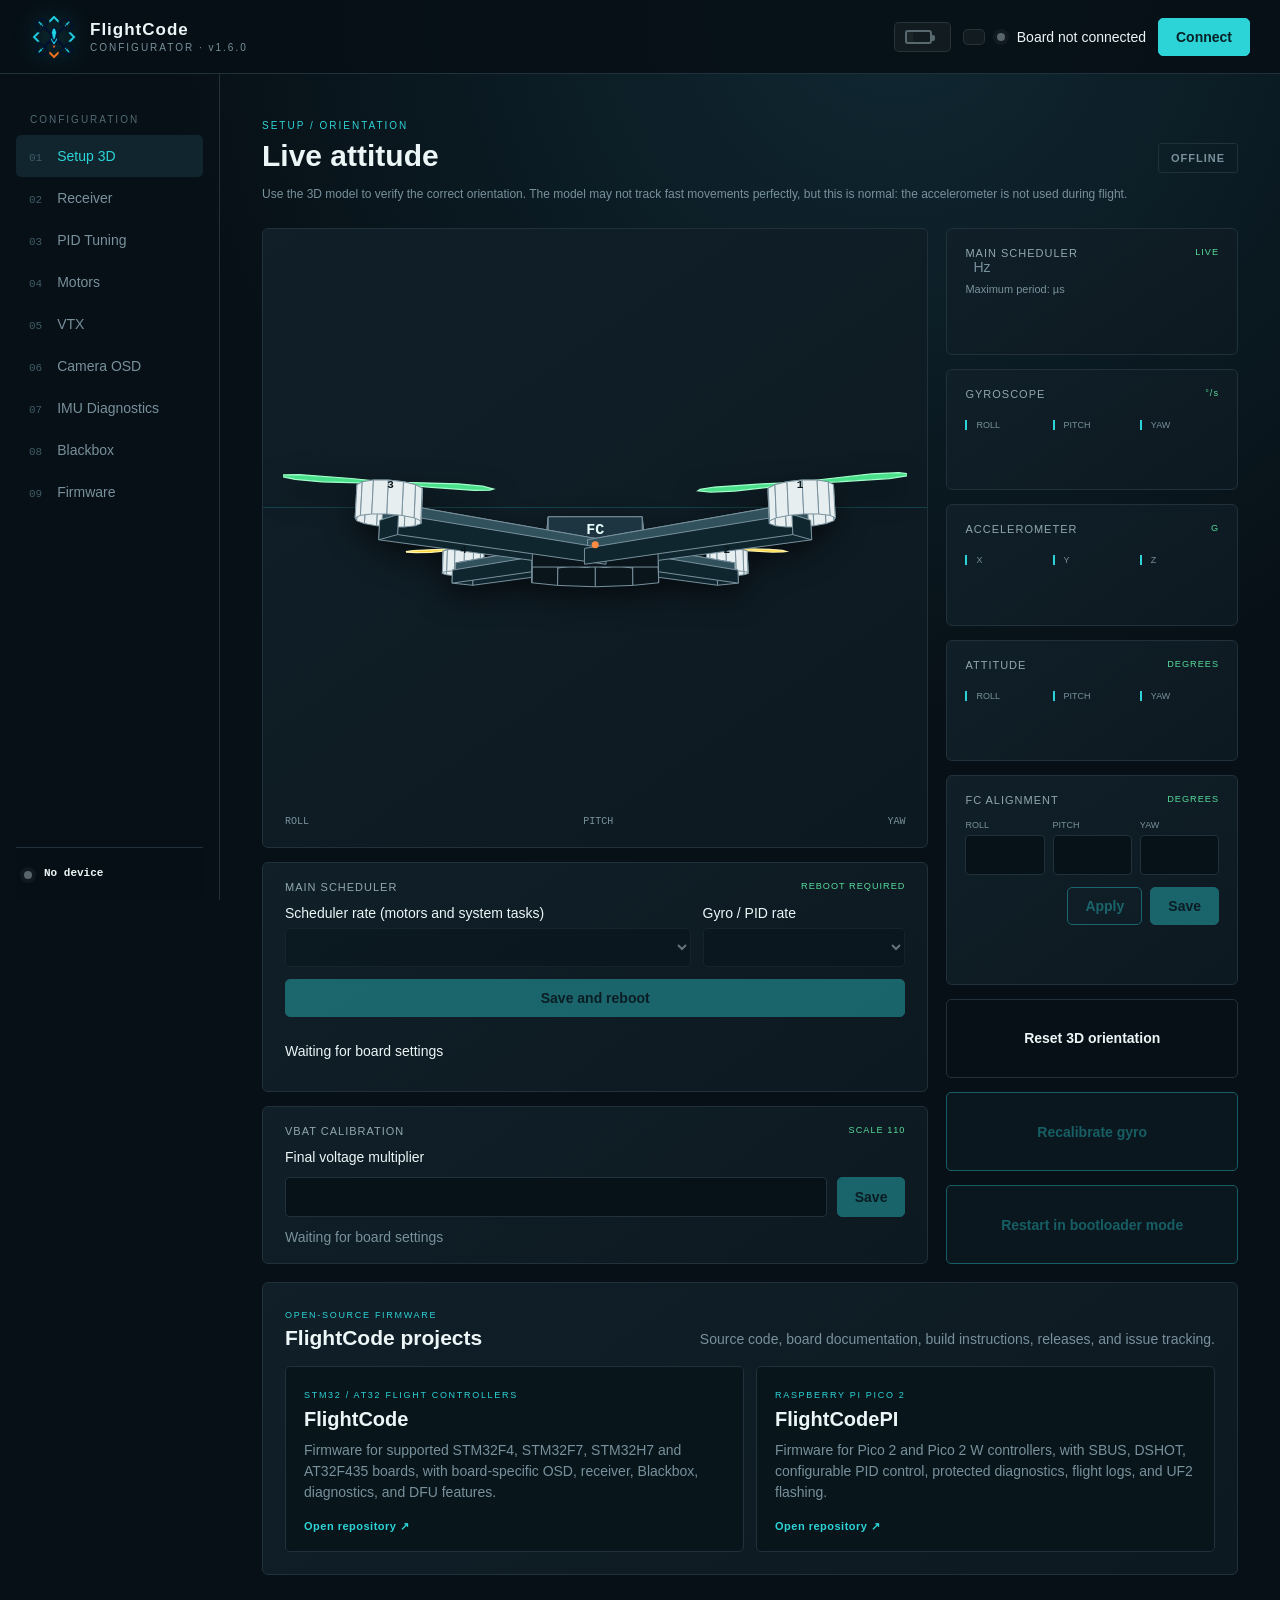
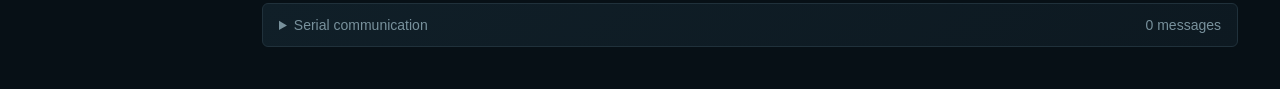
==== android/app/src/main/assets/configurator/index.html @ 689801bb "Release 1.6.0: add Foxeer targets and live HDZero MSP status" ====
<!doctype html>
<html lang="en">
<head>
  <meta charset="UTF-8">
  <meta name="viewport" content="width=device-width,initial-scale=1">
  <meta name="theme-color" content="#071016">
  <title>FlightCode Configurator 1.6.0</title>
  <link rel="stylesheet" href="styles.css?v=20261004-orientation-note">
  <link rel="stylesheet" href="model.css?v=20260819-2">
  <link rel="stylesheet" href="blackbox.css?v=20260819-2">
  <link rel="stylesheet" href="firmware-flasher.css?v=20260819-2">
</head>
<body>
  <header class="topbar">
    <div class="brand">
      <img class="brand-logo" src="assets/flightcode-logo.png" alt="FlightCode logo">
      <div><b>FlightCode</b><small>CONFIGURATOR · v1.6.0</small></div>
    </div>
    <div class="connection"><div id="batteryStatus" class="battery-status disabled" title="Battery voltage not available"><span class="battery-icon"><i id="batteryFill"></i></span><b id="batteryVoltage">— V</b></div><div id="batteryCurrentStatus" class="current-status disabled" title="Board not connected"><b id="batteryCurrent">— A</b></div><i id="connectionDot"></i><span id="connectionText">Board not connected</span>
      <button id="connectButton" class="button primary">Connect</button></div>
  </header>
  <div class="shell">
    <aside>
      <p class="nav-title">CONFIGURATION</p>
      <button class="nav active" data-view="setup"><span>01</span>Setup 3D</button>
      <button class="nav" data-view="receiver"><span>02</span>Receiver</button>
      <button class="nav" data-view="pid"><span>03</span>PID Tuning</button>
      <button class="nav" data-view="motors"><span>04</span>Motors</button>
      <button class="nav" data-view="vtx"><span>05</span>VTX</button>
      <button class="nav" data-view="osd"><span>06</span>Camera OSD</button>
      <button class="nav" data-view="diagnostic"><span>07</span>IMU Diagnostics</button>
      <button class="nav" data-view="blackbox"><span>08</span>Blackbox</button>
      <button class="nav" data-view="firmware"><span>09</span>Firmware</button>
      <div class="device"><i id="deviceDot"></i><div><b id="deviceName">No device</b><small id="firmwareVersion"></small></div></div>
    </aside>
    <main>
      <div id="firmwareCompatibilityAlert" class="firmware-compatibility-alert" hidden role="alert">
        <strong>FIRMWARE UPDATE STRONGLY RECOMMENDED</strong>
        <span id="firmwareCompatibilityText"></span>
      </div>
      <section id="setupView" class="view active">
        <header class="heading"><div><small>SETUP / ORIENTATION</small><h1>Live attitude</h1></div><b id="flightState" class="badge">OFFLINE</b></header>
        <p class="orientation-note">Use the 3D model to verify the correct orientation. The model may not track fast movements perfectly, but this is normal: the accelerometer is not used during flight.</p>
        <div class="setup-grid">
          <div class="setup-visual">
          <article class="model-panel">
            <div class="horizon"></div>
            <div class="scene"><div class="model-camera"><div class="quad-shell"><canvas id="quadModel" class="quad" aria-label="Live 3D quadcopter attitude"></canvas>
              <div class="nose">▲</div>
            </div></div></div>
            <div class="legend"><span>ROLL</span><span>PITCH</span><span>YAW</span></div>
          </article>
          <article class="card main-loop-card"><header>MAIN SCHEDULER <small>REBOOT REQUIRED</small></header><div class="main-loop-schedulers"><label for="mainLoopHz">Scheduler rate (motors and system tasks)<select id="mainLoopHz" disabled><option value="8000">8 kHz</option><option value="16000" selected>16 kHz</option></select></label><label for="gyroRateHz">Gyro / PID rate<select id="gyroRateHz" disabled><option value="8000">8 kHz</option><option value="16000" selected>16 kHz</option></select></label></div><div class="main-loop-actions"><button id="applyMainLoopButton" class="button primary" disabled>Save and reboot</button></div><p id="mainLoopState">Waiting for board settings</p></article>
          <article class="card vbat-card"><header>VBAT CALIBRATION <small>SCALE 110</small></header><label for="vbatMultiplier">Final voltage multiplier</label><div class="vbat-control"><input id="vbatMultiplier" type="number" min="0.5" max="1.5" step="0.001" value="1.000" disabled><button id="saveVbatMultiplierButton" class="button primary" disabled>Save</button></div><p id="vbatMultiplierState">Waiting for board settings</p></article>
          </div>
          <div class="telemetry">
            <article class="card loop"><header>MAIN SCHEDULER <small>LIVE</small></header><strong id="loopFrequency">—</strong><span>Hz</span><p>Maximum period: <b id="loopMaxPeriod">—</b> µs</p></article>
            <article class="card"><header>GYROSCOPE <small>°/s</small></header><div class="triple">
              <div><small>ROLL</small><b id="gyroRoll">0.0</b></div><div><small>PITCH</small><b id="gyroPitch">0.0</b><small id="gyroPitchRaw">RAW: —</small></div><div><small>YAW</small><b id="gyroYaw">0.0</b></div>
            </div></article>
            <article class="card"><header>ACCELEROMETER <small>G</small></header><div class="triple">
              <div><small>X</small><b id="accelX">0.00</b></div><div><small>Y</small><b id="accelY">0.00</b></div><div><small>Z</small><b id="accelZ">0.00</b></div>
            </div></article>
            <article class="card"><header>ATTITUDE <small>DEGREES</small></header><div class="triple">
              <div><small>ROLL</small><b id="attitudeRoll">0.0</b></div><div><small>PITCH</small><b id="attitudePitch">0.0</b></div><div><small>YAW</small><b id="attitudeYaw">0.0</b></div>
            </div></article>
            <article class="card alignment-card"><header>FC ALIGNMENT <small>DEGREES</small></header>
              <div class="alignment-fields">
                <label>ROLL<input id="boardRoll" data-alignment type="number" min="-180" max="180" step="1" value="0" disabled></label>
                <label>PITCH<input id="boardPitch" data-alignment type="number" min="-180" max="180" step="1" value="0" disabled></label>
                <label>YAW<input id="boardYaw" data-alignment type="number" min="-180" max="180" step="1" value="0" disabled></label>
              </div>
              <div class="alignment-actions">
                <button id="applyAlignmentButton" class="button secondary" disabled>Apply</button>
                <button id="saveAlignmentButton" class="button primary" disabled>Save</button>
              </div>
            </article>
            <button id="resetAttitudeButton" class="button ghost">Reset 3D orientation</button>
            <button id="calibrateGyroButton" class="button secondary" disabled>Recalibrate gyro</button>
            <button id="enterDfuButton" class="button secondary" disabled>Restart in bootloader mode</button>
          </div>
        </div>
        <section class="project-links" aria-labelledby="projectLinksTitle">
          <header><div><small>OPEN-SOURCE FIRMWARE</small><h2 id="projectLinksTitle">FlightCode projects</h2></div><p>Source code, board documentation, build instructions, releases, and issue tracking.</p></header>
          <div class="project-link-grid">
            <a class="project-link" href="https://github.com/tommyleo/FlightCode" target="_blank" rel="noopener noreferrer"><span>STM32 / AT32 FLIGHT CONTROLLERS</span><strong>FlightCode</strong><p>Firmware for supported STM32F4, STM32F7, STM32H7 and AT32F435 boards, with board-specific OSD, receiver, Blackbox, diagnostics, and DFU features.</p><b>Open repository <i aria-hidden="true">↗</i></b></a>
            <a class="project-link" href="https://github.com/tommyleo/FlightCodePI" target="_blank" rel="noopener noreferrer"><span>RASPBERRY PI PICO 2</span><strong>FlightCodePI</strong><p>Firmware for Pico 2 and Pico 2 W controllers, with SBUS, DSHOT, configurable PID control, protected diagnostics, flight logs, and UF2 flashing.</p><b>Open repository <i aria-hidden="true">↗</i></b></a>
          </div>
        </section>
      </section>
      <section id="receiverView" class="view">
        <header class="heading"><div><small id="receiverInputType">INPUT / SBUS</small><h1>Receiver channels</h1></div><b id="receiverState" class="badge">NO SIGNAL</b></header>
        <article class="receiver-config">
          <div id="receiverProtocolRow" class="receiver-order"><label for="receiverProtocol"><small>RECEIVER TYPE</small>Serial protocol</label><select id="receiverProtocol" data-receiver-config disabled><option value="SBUS">SBUS</option></select></div>
          <div class="receiver-order"><label for="receiverSerialPort"><small>SERIAL PORT</small>Receiver UART</label><select id="receiverSerialPort" data-receiver-config disabled><option value="UART1">UART1</option></select></div>
          <div class="receiver-order"><label for="receiverChannelOrder"><small>CHANNEL MAP</small>First four channels</label><select id="receiverChannelOrder" data-receiver-config disabled><option>TAER1234</option><option>AETR1234</option></select></div>
          <div id="receiverModes" class="receiver-modes"></div>
          <div class="receiver-actions"><span id="receiverConfigState">Waiting for board settings</span><button id="applyReceiverConfigButton" class="button secondary" disabled>Apply</button><button id="saveReceiverConfigButton" class="button primary" disabled>Save</button></div>
        </article>
        <article id="sbusDiagnostics" class="sbus-diagnostics waiting">
          <div class="sbus-diagnostic-heading"><div><small id="receiverDiagnosticsType">SBUS DIAGNOSTICS</small><h2>Signal quality</h2></div><b id="sbusHealth">WAITING</b></div>
          <div class="sbus-diagnostic-grid">
            <div><small>FRAME AGE</small><strong id="sbusFrameAge">—</strong></div>
            <div><small>VALID FRAMES</small><strong id="sbusValidFrames">0</strong></div>
            <div><small>UART ERRORS</small><strong id="sbusUartErrors">0</strong></div>
            <div><small>RECOVERIES</small><strong id="sbusRecoveries">0</strong></div>
            <div><small>OVERRUNS</small><strong id="sbusOverruns">0</strong></div>
            <div><small>INVALID FRAMES</small><strong id="sbusInvalidFrames">0</strong></div>
          </div>
          <p id="sbusDiagnosticMessage">Waiting for receiver diagnostics…</p>
        </article>
        <h2 class="channel-output-title">Live channel output</h2>
        <div id="channelGrid" class="channels"></div>
      </section>
      <section id="vtxView" class="view">
        <header class="heading"><div><small>VIDEO / TRANSMITTER CONTROL</small><h1>VTX</h1></div><b id="vtxState" class="badge">UNAVAILABLE</b></header>
        <article class="vtx-card">
          <div class="vtx-fields">
            <label>Protocol<select id="vtxProtocol" data-vtx-config disabled><option value="OFF">Disabled</option><option value="SMARTAUDIO">SmartAudio</option><option value="TRAMP">IRC Tramp</option><option value="HDZERO_MSP">HDZero V3 · MSP + DisplayPort</option></select></label>
            <label>Serial port<select id="vtxSerialPort" data-vtx-config disabled><option value="UART3">UART3</option><option value="UART4">UART4</option><option value="UART6">UART6</option></select></label>
            <label>Frequency table<select id="vtxTable" data-vtx-config disabled><option value="EU">EU / CE</option><option value="US">US / FCC</option></select></label>
            <label>Band<select id="vtxBand" data-vtx-config disabled><option>A</option><option>B</option><option>E</option><option>F</option><option>R</option></select></label>
            <label>Channel<select id="vtxChannel" data-vtx-config disabled><option value="1">CH 1</option><option value="2">CH 2</option><option value="3">CH 3</option><option value="4">CH 4</option><option value="5">CH 5</option><option value="6">CH 6</option><option value="7">CH 7</option><option value="8">CH 8</option></select></label>
            <label>Power<select id="vtxPower" data-vtx-config disabled><option value="25">25 mW</option><option value="100">100 mW</option><option value="200">200 mW</option><option value="400">400 mW</option><option value="500">500 mW</option><option value="600">600 mW</option><option value="1000">1000 mW</option></select></label>
          </div>
          <p class="vtx-note">For SmartAudio / Tramp, connect the control wire to the selected UART TX pad. For HDZero MSP + DisplayPort, connect FC TX to VTX RX and FC RX to VTX TX, with a common ground. Saved VTX settings are sent at the next startup. MSP connection confirms communication, not the actual RF state.</p>
          <p id="vtxLinkState" class="vtx-note" aria-live="polite" hidden>Waiting for HDZero communication</p>
          <div class="vtx-actions"><span id="vtxConfigState">Waiting for board settings</span><button id="applyVtxButton" class="button secondary" disabled>Apply (RAM)</button><button id="saveVtxButton" class="button primary" disabled>Save for reboot</button></div>
        </article>
        <article class="vtx-card">
          <header><div><small>READY TO USE</small><h2 id="vtxTableTitle">EU frequency table</h2></div><b>5.8 GHz</b></header>
          <div id="vtxFrequencyTable" class="vtx-table-wrap"></div>
          <p class="vtx-warning">Frequencies set to “—” are disabled for the selected region. Also verify the supported bands and power levels in the VTX manufacturer documentation.</p>
        </article>
      </section>
      <section id="pidView" class="view">
        <header class="heading"><div><small>FLIGHT TUNING / RATE MODE</small><h1>PID parameters</h1></div><b id="saveState" class="save-state">Not connected</b></header>
        <article class="tuning-profiles">
          <div>
            <small>FLIGHT PROFILE</small>
            <h2>Quick tuning</h2>
            <p>Presets fill in PID, rates, feedforward, TPA, and filter values. Review them, then select Apply or Save to flash.</p>
          </div>
          <div class="profile-buttons">
            <button class="profile-button" data-tuning-profile="balanced" disabled><b>Balanced</b><small>Predictable and progressive</small></button>
            <button class="profile-button" data-tuning-profile="racing" disabled><b>Racing</b><small>Direct and responsive</small></button>
            <button class="profile-button" data-tuning-profile="freestyle" disabled><b>Freestyle</b><small>Smooth and acrobatic</small></button>
          </div>
          <span id="activeTuningProfile" class="profile-state">CUSTOM</span>
        </article>
        <div id="pidGrid" class="pid-grid"></div>
        <article class="rates-card">
          <header><div><small>STICK RESPONSE</small><h2>Rates and expo</h2></div>
            <p>Expo softens the stick center while preserving maximum rate at the endpoints.</p></header>
          <div class="rates-fields">
            <label>Roll max <span>°/s</span><input id="rollRate" data-rate type="number" min="100" max="1200" step="10" value="420" disabled></label>
            <label>Pitch max <span>°/s</span><input id="pitchRate" data-rate type="number" min="100" max="1200" step="10" value="420" disabled></label>
            <label>Yaw max <span>°/s</span><input id="yawRate" data-rate type="number" min="100" max="1200" step="10" value="320" disabled></label>
            <label>Expo <span>0–0,9</span><input id="rateExpo" data-rate type="number" min="0" max="0.9" step="0.01" value="0.30" disabled></label>
            <label>TPA <span>%</span><input id="tpaAttenuation" data-tpa type="number" min="0" max="100" step="1" value="20" disabled></label>
            <label>TPA breakpoint <span>throttle %</span><input id="tpaBreakpoint" data-tpa type="number" min="0" max="100" step="1" value="70" disabled></label>
          </div>
        </article>
        <article class="rates-card">
          <header><div><small>NOISE CONTROL</small><h2>Gyroscope and D-term filters</h2></div>
            <p>Lower frequencies reduce vibration reaching the controller. Dynamic D adds only the selected maximum boost during fast rotations or propwash.</p></header>
          <div class="rates-fields filter-fields">
            <label>Gyro low-pass <span>Hz</span><input id="gyroLpfHz" data-filter type="number" min="50" max="250" step="1" value="100" disabled></label>
            <label>D-term low-pass <span>Hz</span><input id="dtermLpfHz" data-filter type="number" min="20" max="200" step="5" value="60" disabled></label>
            <label>Dynamic D boost <span>% max · 0 = disabled</span><input id="dynamicDBoost" data-filter type="number" min="0" max="50" step="0.5" value="12.5" disabled></label>
          </div>
        </article>
        <div class="actions"><button id="resetButton" class="button ghost" disabled>Restore defaults</button><div>
          <button id="readButton" class="button ghost" disabled>Read again</button>
          <button id="applyButton" class="button secondary" disabled>Apply</button>
          <button id="saveButton" class="button primary" disabled>Save to flash</button>
        </div></div>
      </section>
      <section id="motorsView" class="view">
        <header class="heading"><div><small>OUTPUT / TEST BENCH</small><h1>Motor test</h1></div><b id="motorTestState" class="badge">LOCKED</b></header>
        <article class="protocol-card">
          <div><small>MOTOR OUTPUT</small><h2>ESC protocol</h2>
            <p>The protocol can only be changed while the quad is disarmed.</p></div>
          <div class="protocol-control">
            <select id="motorProtocol" disabled>
              <option value="DSHOT300" selected>DSHOT300</option>
              <option value="DSHOT600">DSHOT600</option>
              <option value="DSHOT1200">DSHOT1200</option>
            </select>
            <button id="applyProtocolButton" class="button secondary protocol-action" disabled>Apply<br>protocol</button>
          </div>
        </article>
        <article class="protocol-card motor-direction-card">
          <div><small>YAW MIXER</small><h2>Motor direction</h2>
            <p>Select reversed for counterclockwise M1/M4 and clockwise M2/M3 (props out).</p></div>
          <div id="motorDirectionDiagram" class="motor-direction-diagram" role="img" aria-label="Normal motor direction: M1 and M4 clockwise; M2 and M3 counterclockwise">
            <span class="motor-diagram-nose">FRONT &#9650;</span>
            <div class="motor-diagram-grid">
              <span class="motor-diagram-item" data-motor-direction="4"><b>M4</b><i aria-hidden="true">&#8635;</i><small>CW</small></span>
              <span class="motor-diagram-item" data-motor-direction="2"><b>M2</b><i aria-hidden="true">&#8634;</i><small>CCW</small></span>
              <span class="motor-diagram-item" data-motor-direction="3"><b>M3</b><i aria-hidden="true">&#8634;</i><small>CCW</small></span>
              <span class="motor-diagram-item" data-motor-direction="1"><b>M1</b><i aria-hidden="true">&#8635;</i><small>CW</small></span>
            </div>
          </div>
          <div class="protocol-control">
            <select id="motorDirection" disabled>
              <option value="NORMAL">Normal · M1/M4 clockwise</option>
              <option value="REVERSED">Reversed · M1/M4 counterclockwise</option>
            </select>
            <button id="applyMotorDirectionButton" class="button secondary protocol-action" disabled>Apply and<br>save</button>
          </div>
        </article>
        <article class="protocol-card">
          <div><small>ARM / IDLE</small><h2>Motor idle speed</h2>
            <p>Minimum output maintained while the quad is armed and throttle is at zero.</p></div>
          <div class="protocol-control">
            <input id="motorIdlePercent" type="number" min="1" max="10" step="0.1" value="5.0" disabled>
            <span>%</span>
            <button id="applyMotorIdleButton" class="button secondary protocol-action" disabled>Apply and<br>save</button>
          </div>
        </article>
        <article class="motor-warning">
          <strong>⚠ REMOVE ALL PROPELLERS</strong>
          <p>The motors may start immediately. Keep the configured ARM switch disabled and connect the battery only after removing the propellers.</p>
          <label><input id="motorSafetyCheck" type="checkbox" disabled> I confirm that all propellers have been removed</label>
        </article>
        <article class="motor-test-panel">
          <div class="master-motor">
            <div><strong>MASTER</strong><small>All motors</small></div>
            <input id="masterMotorSlider" class="vertical-motor" type="range" min="0" max="100" step="1" value="0" disabled>
            <output id="masterMotorValue">0%</output>
          </div>
          <div id="motorTestGrid" class="motor-test-grid"></div>
        </article>
        <p class="motor-hint">Return all sliders to zero before disabling the test or disconnecting the battery.</p>
      </section>
      <section id="osdView" class="view">
        <header class="heading"><div><small id="osdBackendTitle">VIDEO / MAX7456</small><h1>Camera OSD</h1></div><b id="osdDetectionState" class="badge">NOT DETECTED</b></header>
        <article class="osd-safety">
          <strong id="osdConnectionTitle">REMOVE ALL PROPELLERS</strong>
          <p id="osdConnectionHelp">For reliable detection, power the flight controller from the LiPo first, then connect USB. The MAX7456 may not be powered by USB alone.</p>
        </article>
        <article class="card osd-card">
          <header>OSD LAYOUT <small id="osdGridFormat">PAL · 30 × 16 GRID</small></header>
          <label class="osd-pilot-field" id="osdVideoModeField">Video format<select id="osdVideoMode" disabled><option value="AUTO">Auto</option><option value="PAL">PAL</option><option value="NTSC">NTSC</option></select><small>Match the camera format. PAL / NTSC is saved and used from power-on.</small></label>
          <div class="osd-enable-row"><div><b>Enable OSD overlay</b><small>Choose the visible elements and drag them directly over the video preview.</small></div><label class="osd-switch"><input id="osdEnabled" type="checkbox" disabled><span></span></label></div>
          <div class="osd-layout-editor">
            <div id="osdPalette" class="osd-palette" aria-label="OSD elements">
              <div class="osd-palette-heading"><small>ELEMENTS</small><span>SHOW</span></div>
              <button type="button" class="osd-palette-item" draggable="true" data-osd-element="0"><span><b>Battery voltage</b><small>▤16.80V</small></span><i aria-hidden="true"></i></button>
              <button type="button" class="osd-palette-item" draggable="true" data-osd-element="1"><span><b>Cell voltage</b><small>▤4.20V</small></span><i aria-hidden="true"></i></button>
              <button type="button" class="osd-palette-item" draggable="true" data-osd-element="2"><span><b>Flight timer</b><small>03:24◷</small></span><i aria-hidden="true"></i></button>
              <button type="button" class="osd-palette-item" draggable="true" data-osd-element="3"><span><b>FlightCode logo</b><small>FLIGHTCODE</small></span><i aria-hidden="true"></i></button>
              <button type="button" class="osd-palette-item" draggable="true" data-osd-element="4"><span><b>Pilot name</b><small id="osdPilotPreview">PILOT</small></span><i aria-hidden="true"></i></button>
              <button type="button" class="osd-palette-item" draggable="true" data-osd-element="5"><span><b>VTX</b><small>F:3:200</small></span><i aria-hidden="true"></i></button>
              <button type="button" class="osd-palette-item" draggable="true" data-osd-element="6"><span><b>Current</b><small>999.9A</small></span><i aria-hidden="true"></i></button>
              <label class="osd-pilot-field"><span>Pilot name</span><input id="osdPilotName" maxlength="12" placeholder="PILOT" autocomplete="off" disabled></label>
            </div>
            <div class="osd-preview-wrap">
              <div class="osd-preview-toolbar"><span>CAMERA PREVIEW</span><b id="osdGridPosition">COL — · ROW —</b></div>
              <div id="osdPreview" class="osd-preview" role="application" aria-label="OSD positioning preview">
                <div id="osdPreviewItems"></div>
                <div class="osd-safe-area"></div>
              </div>
              <p id="osdGridHelp">Drag an element to place it. Positions snap to the detected video grid.</p>
            </div>
          </div>
          <div class="osd-actions"><span id="osdConfigState">Waiting for board settings</span><button id="applyOsdButton" class="button secondary" disabled>Apply</button><button id="saveOsdButton" class="button primary" disabled>Save</button></div>
        </article>
      </section>
      <section id="diagnosticView" class="view">
        <header class="heading"><div><small>SENSORS / BENCH ANALYSIS</small><div class="heading-title"><h1>IMU diagnostics</h1><b id="diagnosticImuName" class="imu-name">IMU —</b></div></div><b class="badge">NO PROPELLERS</b></header>
        <article class="imu-diagnostic">
          <div>
            <small>GUIDED PROCEDURE</small>
            <h2>Verify roll, pitch, and yaw</h2>
            <p id="imuDiagnosticInstruction">Record guided positions up to ±180° and create a complete 3D orientation file.</p>
            <div class="diagnostic-progress"><i id="imuDiagnosticProgress"></i></div>
            <p id="imuDiagnosticResult" class="diagnostic-result">Ready to begin.</p>
          </div>
          <div class="diagnostic-actions">
            <button id="startImuDiagnosticButton" class="button primary" disabled>Start test</button>
            <button id="cancelImuDiagnosticButton" class="button ghost" disabled>Cancel</button>
            <button id="downloadImuDiagnosticButton" class="button secondary" disabled>Download file</button>
          </div>
        </article>
        <article class="diagnostic-help">
          <h3>How to perform the test</h3>
          <p>Begin with the quad level. Slowly follow each indicated position and hold it until the next stage. The procedure tests ±90° and ±180° on roll, pitch, and yaw, followed by a combined rotation.</p>
          <p>The file records gyroscope, accelerometer, quaternion, and displayed angles at 100 Hz.</p>
          <p>The quad must be disarmed and the motor test must be disabled.</p>
        </article>
        <article class="imu-diagnostic">
          <div>
            <small>STATIONARY CALIBRATION</small>
            <h2>Measure gyroscope bias and drift</h2>
            <p id="stationaryDiagnosticInstruction">Keep the board completely still. The test calibrates the gyroscope, waits for stabilization, then records a diagnostic log.</p>
            <div class="diagnostic-progress"><i id="stationaryDiagnosticProgress"></i></div>
            <p id="stationaryDiagnosticResult" class="diagnostic-result">Ready to begin.</p>
          </div>
          <div class="diagnostic-actions">
            <button id="startStationaryDiagnosticButton" class="button primary" disabled>Start stationary test</button>
            <button id="cancelStationaryDiagnosticButton" class="button ghost" disabled>Cancel</button>
            <button id="downloadStationaryDiagnosticButton" class="button secondary" disabled>Download file</button>
          </div>
        </article>
        <article class="pid-diagnostic">
          <div>
            <small>PID / MIXER</small>
            <h2>Simulated PID and mixer test</h2>
            <p id="pidDiagnosticInstruction">Check gyroscope and radio commands while calculating M1–M4 with physical outputs locked at zero.</p>
            <div class="diagnostic-progress"><i id="pidDiagnosticProgress"></i></div>
            <p id="pidDiagnosticResult" class="diagnostic-result">Ready to begin.</p>
            <label class="diagnostic-safety"><input id="pidDiagnosticSafety" type="checkbox" disabled> I confirm: propellers removed and battery disconnected</label>
          </div>
          <div class="diagnostic-actions">
            <button id="startPidDiagnosticButton" class="button primary" disabled>Start PID test</button>
            <button id="cancelPidDiagnosticButton" class="button ghost" disabled>Cancel</button>
            <button id="downloadPidDiagnosticButton" class="button secondary" disabled>Download file</button>
          </div>
        </article>
        <article class="diagnostic-help">
          <h3>How the simulated test advances</h3>
          <p>Each stage starts with a three-second preparation countdown. There is no time limit for performing the requested movement.</p>
          <p>After the movement, keep the quad still or return the stick to center for just over one second. Only then will the next stage begin.</p>
        </article>
        <article class="flight-log-card">
          <div>
            <small>BLACKBOX RAM</small>
            <h2>Latest flight</h2>
            <p id="flightLogStatus">No flight log available.</p>
            <div class="diagnostic-progress"><i id="flightLogProgress"></i></div>
          </div>
          <div class="diagnostic-actions">
            <button id="refreshFlightLogButton" class="button ghost" disabled>Check log</button>
            <button id="downloadFlightLogButton" class="button secondary" disabled>Download latest flight</button>
          </div>
        </article>
      </section>
      <section id="blackboxView" class="view">
        <header class="heading"><div><small>ONBOARD STORAGE</small><h1>Blackbox</h1></div><b id="blackboxState" class="badge">UNAVAILABLE</b></header>
        <article class="card blackbox-card">
          <header>LONG FLIGHT LOGGING <small>MICROSD / INTERNAL FLASH</small></header>
          <div class="osd-enable-row"><div><b>Enable persistent Blackbox</b><small>Records gyro, setpoints, separated P/I/D/FF terms, motors, battery, main-scheduler timing and gyro/PID timing at 1 kHz.</small></div><label class="osd-switch"><input id="blackboxEnabled" type="checkbox" disabled><span></span></label></div>
          <div class="blackbox-stats">
            <div class="blackbox-stat"><small>STORAGE CAPACITY</small><strong id="blackboxCapacity">—</strong><span id="blackboxCapacityDetail">Blackbox storage</span></div>
            <div class="blackbox-stat"><small>STORED FLIGHT DATA</small><strong id="blackboxStored">—</strong><span id="blackboxWrittenDetail">0 B written this power session</span></div>
            <div id="blackboxDroppedCard" class="blackbox-stat"><small>DROPPED RECORDS</small><strong id="blackboxDropped">0</strong><span id="blackboxDroppedDetail">Logging pipeline healthy</span></div>
          </div>
          <p id="blackboxMessage">Connect a compatible flight controller to check its Blackbox storage.</p>
          <p id="blackboxWriteTestResult" class="diagnostic-result">Write test not run.</p>
          <div class="osd-actions"><span id="blackboxConfigState">Waiting for board</span><button id="blackboxWriteTestButton" class="button ghost" disabled>Write test</button><button id="blackboxSessionTestButton" class="button ghost" disabled>Session test</button><button id="refreshBlackboxButton" class="button ghost" disabled>Check again</button><button id="applyBlackboxButton" class="button secondary" disabled>Apply</button><button id="saveBlackboxButton" class="button primary" disabled>Save</button></div>
        </article>
        <article class="card blackbox-flights-card">
          <header><span>SAVED FLIGHTS</span><small id="blackboxFlightCount">0 FLIGHTS</small></header>
          <p id="blackboxCatalogMessage">Connect FlightCode to list the flights stored on the microSD.</p>
          <div id="blackboxFlightList" class="blackbox-flight-list"></div>
          <div class="diagnostic-progress"><i id="blackboxDownloadProgress"></i></div>
          <div class="osd-actions"><span id="blackboxDownloadState">No download in progress</span><button id="clearBlackboxButton" class="button ghost danger" disabled>Erase flight catalog</button></div>
        </article>
      </section>
      <section id="firmwareView" class="view">
        <header class="heading"><div><small id="firmwareModeLabel">MAINTENANCE / FIRMWARE</small><h1>Firmware flasher</h1></div><b id="firmwareDfuState" class="badge">WAITING</b></header>
        <article id="firmwareWarning" class="firmware-warning">
          <strong id="firmwareWarningTitle">STM32 / AT32 FLIGHT CONTROLLERS AND RASPBERRY PI PICO</strong>
          <p id="firmwareWarningText">The configurator selects the correct flashing protocol from the connected board.</p>
        </article>
        <article class="firmware-card">
          <div class="firmware-fields">
            <label><small>TARGET BOARD</small><select id="firmwareTarget"><option value="">Select board…</option><option value="MAMBAF411">Mamba F411</option><option value="CLRACINGF4">CLRacing F4</option><option value="FLYWOOF405NANO">Flywoo GN405 Nano V3</option><option value="FLYWOOF405NANO_ANALOG">Flywoo GN405 Nano Analog</option><option value="SEQUREH7V2">SEQURE H743 V2</option><option value="FOXEERF722V4">Foxeer F722 V4 (ICM / MPU6000)</option><option value="FOXEERH743">Foxeer H743 / H7 Mini MPU6000</option><option value="HUMMINGBIRD_200RS">NewBeeDrone Hummingbird 200 RaceSpec</option><option value="PICO2_W">Raspberry Pi Pico 2 W</option></select></label>
            <label><small id="firmwareFileTypeLabel">LOCAL FIRMWARE</small><input id="firmwareFile" type="file" accept=".hex,.uf2,text/plain,application/octet-stream"></label>
          </div>
          <div class="firmware-file-info">
            <div><small>FILE</small><strong id="firmwareFileName">No file selected</strong></div>
            <div><small>FIRMWARE SIZE</small><strong id="firmwareSize">—</strong></div>
            <div><small>FLASH RANGE</small><strong id="firmwareRange">—</strong></div>
          </div>
          <p id="firmwareValidation" class="firmware-validation">Select a FlightCode .hex firmware file.</p>
          <div class="firmware-sequence">
            <div><span>1</span><b id="firmwareStep1Title">Enter bootloader</b><small id="firmwareStep1Text">Use the connected board or its BOOT button.</small></div>
            <div><span>2</span><b id="firmwareStep2Title">Connect bootloader</b><small id="firmwareStep2Text">Authorize the bootloader through USB.</small></div>
            <div><span>3</span><b id="firmwareStep3Title">Flash and verify</b><small id="firmwareStep3Text">Erase application memory, write, and compare every byte.</small></div>
          </div>
          <div class="firmware-actions">
            <button id="firmwareEnterDfuButton" class="button ghost" disabled>Restart in bootloader</button>
            <button id="firmwareConnectDfuButton" class="button secondary" disabled>Connect bootloader</button>
            <button id="firmwareFlashButton" class="button primary" disabled>Flash firmware</button>
          </div>
          <div class="firmware-progress"><i id="firmwareProgress"></i></div>
          <p id="firmwareProgressText" class="firmware-progress-text">Select a target and firmware file</p>
          <details class="firmware-log"><summary>Flashing details</summary><pre id="firmwareLog"></pre></details>
        </article>
      </section>
      <details class="console"><summary>Serial communication <span id="messageCount">0 messages</span></summary><pre id="consoleOutput">Device protocol messages will appear here.</pre></details>
    </main>
  </div>
  <div id="toast" class="toast" role="status"></div>
  <script src="quad-renderer-logic.js?v=20260805-2"></script>
  <script src="quad-renderer.js?v=20260805-2"></script>
  <script src="diagnostic-logic.js?v=20260805-2"></script>
  <script src="attitude-logic.js?v=20260805-2"></script>
  <script src="blackbox-logic.js?v=20260919-log-v9"></script>
  <script src="serial-port-logic.js?v=20261003-current-six"></script>
  <script src="webusb-serial.js?v=20261003-current-six"></script>
  <script src="android-usb-serial.js?v=20260824-1"></script>
<script src="firmware-flasher.js?v=20261004-foxeer-mini"></script>
  <script src="pico-flasher.js"></script>
  <script src="app.js?v=20261004-hdzero-control"></script>
</body>
</html>
---- android/app/src/main/assets/configurator/styles.css ----
:root{--bg:#071016;--panel:#0d1921;--panel2:#101f28;--line:#20313b;--text:#ecf6f7;--muted:#78919c;--cyan:#2dd4d7;--orange:#ff8a42;--green:#56db9b}
*{box-sizing:border-box}body{margin:0;background:radial-gradient(circle at 70% 0,#102832 0,var(--bg) 38%);color:var(--text);font:14px Inter,Segoe UI,sans-serif;min-height:100vh}.topbar{height:74px;border-bottom:1px solid var(--line);display:flex;align-items:center;justify-content:space-between;padding:0 30px;background:#071016e8;position:sticky;top:0;z-index:5}.brand,.connection,.device{display:flex;align-items:center;gap:12px}.brand b{font-size:17px;letter-spacing:1px}.brand small,.device small{display:block;color:var(--muted);font-size:10px;letter-spacing:2px;margin-top:2px}.brand-logo{width:48px;height:48px;object-fit:contain;filter:drop-shadow(0 0 10px #2dd4d744)}.connection i,.device i{width:8px;height:8px;background:#58656a;border-radius:50%;box-shadow:0 0 0 4px #56636a20}.connection i.online,.device i.online{background:var(--green);box-shadow:0 0 12px var(--green)}button{font:inherit}.button{border:1px solid var(--line);border-radius:5px;padding:10px 17px;color:var(--text);background:#13232c;cursor:pointer;font-weight:700}.button:disabled{opacity:.4;cursor:not-allowed}.primary{background:var(--cyan);border-color:var(--cyan);color:#062126}.secondary{border-color:var(--cyan);color:var(--cyan)}.ghost{background:transparent}.shell{display:grid;grid-template-columns:220px 1fr;min-height:calc(100vh - 74px);align-items:start}aside{position:sticky;top:74px;align-self:start;height:calc(100vh - 74px);overflow-y:auto;border-right:1px solid var(--line);padding:30px 16px 0;display:flex;flex-direction:column;scrollbar-width:thin}.nav-title{color:#526b75;font-size:10px;letter-spacing:2px;padding:0 14px}.nav{border:0;background:transparent;color:#78919c;text-align:left;padding:13px;border-radius:5px;cursor:pointer}.nav span{color:#3f5b65;margin-right:15px;font:11px monospace}.nav.active{background:#10252e;color:var(--cyan)}.device{position:sticky;bottom:0;flex:0 0 auto;align-items:flex-start;margin-top:auto;border-top:1px solid var(--line);padding:18px 8px 16px;background:#071016f5}.device>div{min-width:0}.device i{flex:0 0 8px;margin-top:5px}.device b{display:block;font:700 11px/1.45 monospace;overflow-wrap:anywhere}.device small{line-height:1.4}main{padding:42px;max-width:1284px;width:100%;margin:0 auto;align-self:start}.firmware-compatibility-alert{display:flex;gap:12px;align-items:center;margin-bottom:24px;padding:14px 16px;border:1px solid #ff8a4266;border-radius:6px;background:#2a180f;color:#d7b69f}.firmware-compatibility-alert[hidden]{display:none}.firmware-compatibility-alert strong{flex:0 0 auto;color:var(--orange);font-size:11px;letter-spacing:1px}.firmware-compatibility-alert span{line-height:1.45}.view{display:none;width:100%}.view.active{display:block}.view.active>*{width:100%}.heading{display:flex;justify-content:space-between;align-items:end;margin-bottom:28px}.heading small{color:var(--cyan);font-size:10px;letter-spacing:2px}.heading h1{font-size:30px;margin:7px 0 0}.badge,.save-state{font-size:11px;letter-spacing:1px;border:1px solid var(--line);padding:8px 12px;border-radius:3px;color:var(--muted)}.badge.online{color:var(--green);border-color:#56db9b55}.badge.armed{color:var(--orange);border-color:#ff8a4255}.setup-grid{display:grid;grid-template-columns:minmax(420px,1.6fr) minmax(280px,.7fr);gap:18px}.model-panel,.card,.axis-card,.channel,.console{background:linear-gradient(145deg,var(--panel2),var(--panel));border:1px solid var(--line);border-radius:6px}.model-panel{height:510px;position:relative;overflow:hidden}.horizon{position:absolute;inset:45% 0 auto;border-top:1px solid #2dd4d733;box-shadow:0 0 40px #2dd4d722}.scene{height:100%;display:grid;place-items:center;perspective:700px}.quad{width:210px;height:210px;position:relative;transform-style:preserve-3d;transition:transform .08s linear}.arm{position:absolute;top:96px;left:5px;width:200px;height:18px;background:linear-gradient(90deg,#28404b,#71a6b1,#28404b)}.arm.a{transform:rotate(45deg)}.arm.b{transform:rotate(-45deg)}.core{position:absolute;inset:72px;display:grid;place-items:center;background:#162932;border:3px solid var(--cyan);font-size:28px;font-weight:900}.motor{position:absolute;width:46px;height:46px;border:5px solid #34515d;border-radius:50%;display:grid;place-items:center;background:#0b161c;font-style:normal}.m1{top:2px;right:2px}.m2{bottom:2px;right:2px}.m3{bottom:2px;left:2px}.m4{top:2px;left:2px}.arrow{position:absolute;left:95px;top:38px;color:var(--orange)}.legend{position:absolute;bottom:20px;left:22px;right:22px;display:flex;justify-content:space-between;color:var(--muted);font:10px monospace}.telemetry{display:grid;gap:14px}.card{padding:18px}.card header{color:#91a7af;font-size:11px;letter-spacing:1px;display:flex;justify-content:space-between}.card header small{color:var(--green)}.loop strong{font-size:48px;display:inline-block;margin-top:12px}.loop>span{color:var(--muted);margin-left:8px}.triple{display:grid;grid-template-columns:repeat(3,1fr);gap:8px;margin-top:20px}.triple div{border-left:2px solid var(--cyan);padding-left:9px}.triple small{display:block;color:var(--muted);font-size:9px}.triple b{font-size:20px}.motor-row{display:grid;grid-template-columns:25px 1fr 42px;gap:8px;align-items:center;margin-top:12px}.meter,.track{height:6px;background:#081116;border-radius:4px;overflow:hidden}.meter i,.track i{display:block;height:100%;width:0;background:var(--orange);transition:width .1s}.motor-row output{font:11px monospace;text-align:right}.channels{display:grid;grid-template-columns:repeat(2,1fr);gap:10px}.channel{padding:15px;display:grid;grid-template-columns:110px 1fr 75px;align-items:center;gap:12px}.channel small{color:var(--muted);margin-left:8px}.channel output{font:12px monospace;text-align:right}.pid-grid{display:grid;grid-template-columns:repeat(3,1fr);gap:14px}.axis-card{padding:20px}.axis-card header{display:flex;justify-content:space-between;color:var(--cyan);letter-spacing:2px}.axis-fields{display:grid;gap:12px;margin-top:20px}.pid-field{display:grid;grid-template-columns:30px 1fr;align-items:center}.pid-field label{color:var(--muted)}input{width:100%;background:#071218;color:var(--text);border:1px solid var(--line);border-radius:4px;padding:11px;font:14px monospace}input:focus{outline:1px solid var(--cyan)}.actions{display:flex;justify-content:space-between;margin-top:18px}.actions div{display:flex;gap:8px}.save-state.saved{color:var(--green)}.save-state.dirty{color:var(--orange)}.console{margin-top:28px}.console summary{padding:13px 16px;cursor:pointer;color:var(--muted)}.console summary span{float:right}.console pre{border-top:1px solid var(--line);padding:16px;margin:0;max-height:180px;overflow:auto;color:#91b8bd;font:11px monospace}.toast{position:fixed;right:24px;bottom:24px;background:#e9f8f8;color:#082129;padding:13px 18px;border-radius:5px;transform:translateY(80px);opacity:0;transition:.25s;font-weight:700}.toast.visible{transform:none;opacity:1}
@media(max-width:850px){.shell{grid-template-columns:1fr}aside{border-right:0;border-bottom:1px solid var(--line);display:grid;grid-template-columns:repeat(3,1fr);padding:10px}.nav-title,.device{display:none}main{padding:24px}.setup-grid{grid-template-columns:1fr}.pid-grid{grid-template-columns:1fr}.channels{grid-template-columns:1fr}}@media(max-width:550px){.connection span{display:none}.topbar{padding:0 15px}.model-panel{height:380px}.channel{grid-template-columns:80px 1fr 65px}.actions{display:grid;gap:10px}.actions div{display:grid}}
.quad{transition:none}
.protocol-card{margin-top:14px;padding:20px;background:linear-gradient(145deg,var(--panel2),var(--panel));border:1px solid var(--line);border-radius:6px;display:flex;align-items:center;justify-content:space-between;gap:20px}.protocol-card small{color:var(--cyan);letter-spacing:2px}.protocol-card h2{margin:5px 0}.protocol-card p{margin:0;color:var(--muted)}.protocol-control{display:flex;align-items:center;gap:8px}.protocol-control select,.protocol-control input{height:60px}.protocol-action{display:inline-flex;align-items:center;justify-content:center;width:106px;min-width:106px;height:60px;padding:8px 10px;text-align:center;line-height:1.3}select{min-width:230px;background:#071218;color:var(--text);border:1px solid var(--line);border-radius:4px;padding:10px}select:disabled{opacity:.4}@media(max-width:650px){.protocol-card,.protocol-control{display:grid}.protocol-control{width:100%}.protocol-action{width:100%}}
.motor-direction-card>div:first-child{max-width:420px}.motor-direction-diagram{width:190px;min-width:190px;padding:8px 12px 12px;border:1px solid var(--line);border-radius:6px;background:#081319}.motor-diagram-nose{display:block;margin-bottom:7px;color:var(--orange);font:700 9px monospace;letter-spacing:1.5px;text-align:center}.motor-diagram-grid{display:grid;grid-template-columns:repeat(2,1fr);gap:7px 22px}.motor-diagram-item{display:grid;grid-template-columns:auto auto;grid-template-rows:auto auto;align-items:center;justify-content:center;column-gap:5px}.motor-diagram-item b{grid-row:1/-1;font:800 13px monospace}.motor-diagram-item i{font:normal 24px/20px sans-serif;color:var(--cyan)}.motor-diagram-item.clockwise i{color:var(--orange)}.motor-diagram-item small{font:700 8px monospace;letter-spacing:.5px;color:var(--muted)}@media(max-width:900px){.motor-direction-card{flex-wrap:wrap}.motor-direction-card>div:first-child{flex:1 1 300px}}@media(max-width:650px){.motor-direction-diagram{width:100%}.motor-direction-card .protocol-control{grid-template-columns:1fr}.motor-direction-card select{width:100%}}
.motor-warning{border:1px solid #ff8a4266;background:#2a180f;padding:20px;border-radius:6px}.motor-warning strong{color:var(--orange);letter-spacing:1px}.motor-warning p{color:#cba98f}.motor-warning label{display:flex;align-items:center;gap:10px;font-weight:700}.motor-warning input{width:auto}.motor-test-panel{margin-top:18px;padding:28px;background:linear-gradient(145deg,var(--panel2),var(--panel));border:1px solid var(--line);border-radius:6px;display:grid;grid-template-columns:150px 1fr;gap:25px}.master-motor{border-right:1px solid var(--line);display:grid;justify-items:center;gap:14px}.master-motor small,.motor-test-card small{display:block;color:var(--muted)}.vertical-motor{writing-mode:vertical-lr;direction:rtl;width:32px;height:210px;accent-color:var(--orange);padding:0}.master-motor output,.motor-test-card output{font:700 18px monospace;color:var(--cyan)}.motor-test-grid{display:grid;grid-template-columns:repeat(4,1fr);gap:12px}.motor-test-card{display:grid;justify-items:center;gap:12px;padding:18px;border:1px solid var(--line);border-radius:5px;background:#09151b}.motor-test-card strong{font-size:18px}.motor-hint{color:var(--muted);text-align:center}@media(max-width:700px){.motor-test-panel{grid-template-columns:1fr}.master-motor{border-right:0;border-bottom:1px solid var(--line);padding-bottom:20px}.motor-test-grid{grid-template-columns:repeat(2,1fr)}}

/* More legible flight model: a static camera surrounds the moving airframe. */
.model-camera{width:min(520px,92%);height:330px}
.quad-shell{width:100%;height:100%}.quad-shell>.nose{display:none}
.quad{display:block;width:100%;height:100%;filter:drop-shadow(0 12px 14px #0008)}
.alignment-fields{display:grid;grid-template-columns:repeat(3,1fr);gap:8px;margin-top:14px}.alignment-fields label{font-size:9px;color:var(--muted)}.alignment-fields input{margin-top:5px}.alignment-actions{display:flex;justify-content:flex-end;gap:8px;margin-top:12px}
.imu-diagnostic{margin-top:18px;padding:22px;background:linear-gradient(145deg,var(--panel2),var(--panel));border:1px solid var(--line);border-radius:6px;display:grid;grid-template-columns:1fr auto;gap:24px;align-items:center}.imu-diagnostic small{color:var(--cyan);letter-spacing:2px}.imu-diagnostic h2{margin:5px 0}.imu-diagnostic p{color:var(--muted);margin:7px 0}.diagnostic-actions{display:flex;gap:8px;flex-wrap:wrap;justify-content:flex-end}.diagnostic-progress{height:7px;background:#071116;border-radius:5px;overflow:hidden;margin-top:15px}.diagnostic-progress i{display:block;width:0;height:100%;background:var(--cyan);transition:width .1s linear}.diagnostic-result.ok{color:var(--green)}.diagnostic-result.warn{color:var(--orange)}@media(max-width:750px){.imu-diagnostic{grid-template-columns:1fr}.diagnostic-actions{justify-content:flex-start}}
.diagnostic-help{margin-top:14px;padding:22px;border:1px solid var(--line);border-radius:6px;background:#09151b}.diagnostic-help h3{margin:0 0 10px;color:var(--cyan)}.diagnostic-help p{margin:7px 0;color:var(--muted);max-width:850px}
.pid-diagnostic{margin-top:14px;padding:22px;background:linear-gradient(145deg,var(--panel2),var(--panel));border:1px solid #ff8a4255;border-radius:6px;display:grid;grid-template-columns:1fr auto;gap:24px;align-items:center}.pid-diagnostic small{color:var(--orange);letter-spacing:2px}.pid-diagnostic h2{margin:5px 0}.pid-diagnostic p{color:var(--muted)}.diagnostic-safety{display:flex;align-items:center;gap:10px;margin-top:16px;color:var(--orange);font-weight:700}.diagnostic-safety input{width:auto}@media(max-width:750px){.pid-diagnostic{grid-template-columns:1fr}}
.rates-card{margin-top:14px;padding:20px;background:linear-gradient(145deg,var(--panel2),var(--panel));border:1px solid var(--line);border-radius:6px}.rates-card header{display:flex;align-items:end;justify-content:space-between;gap:20px}.rates-card small{color:var(--cyan);letter-spacing:2px}.rates-card h2{margin:5px 0 0}.rates-card p{margin:0;color:var(--muted)}.rates-fields{display:grid;grid-template-columns:repeat(4,1fr);gap:12px;margin-top:18px}.rates-fields label{color:var(--muted);font-size:11px}.rates-fields label span{float:right;color:var(--cyan)}.rates-fields input{margin-top:7px}@media(max-width:750px){.rates-card header{display:block}.rates-card p{margin-top:8px}.rates-fields{grid-template-columns:repeat(2,1fr)}}
.filter-fields{grid-template-columns:repeat(3,minmax(180px,1fr));max-width:none}
.loop p{margin:8px 0 0;color:var(--muted);font-size:11px}.loop p b{color:var(--text)}
.setup-visual{display:grid;grid-template-rows:auto auto;gap:14px;align-content:start}.main-loop-card{padding:18px 22px;display:grid;gap:12px;min-width:0}.main-loop-schedulers{display:grid;grid-template-columns:minmax(0,2fr) minmax(0,1fr);gap:12px;min-width:0}.main-loop-schedulers label,.gyro-rate-field{display:grid;gap:7px;min-width:0}.main-loop-card select{width:100%;max-width:100%;min-width:0}.gyro-rate-field span{color:var(--text)}.gyro-rate-field output{display:flex;align-items:center;min-height:39px;padding:10px 12px;border:1px solid var(--line);border-radius:4px;background:#071218;color:var(--cyan);font:700 14px monospace}.main-loop-actions{display:grid;grid-template-columns:1fr;gap:10px}@media(max-width:560px){.main-loop-schedulers{grid-template-columns:1fr}}
.vbat-card{padding:18px 22px;display:grid;gap:12px}.vbat-control{display:grid;grid-template-columns:1fr auto;gap:10px}.vbat-card p{margin:0;color:var(--muted)}
.project-links{margin-top:18px;padding:22px;background:linear-gradient(145deg,var(--panel2),var(--panel));border:1px solid var(--line);border-radius:6px}.project-links>header{display:flex;align-items:end;justify-content:space-between;gap:24px;margin-bottom:16px}.project-links>header small,.project-link>span{color:var(--cyan);font-size:9px;letter-spacing:1.7px}.project-links h2{margin:5px 0 0}.project-links>header p{max-width:520px;margin:0;color:var(--muted);line-height:1.5;text-align:right}.project-link-grid{display:grid;grid-template-columns:repeat(2,minmax(0,1fr));gap:12px}.project-link{display:block;padding:18px;border:1px solid var(--line);border-radius:5px;background:#08151b;color:var(--text);text-decoration:none;transition:border-color .18s,background .18s,transform .18s}.project-link:hover,.project-link:focus-visible{border-color:var(--cyan);background:#10252e;transform:translateY(-1px);outline:none}.project-link strong{display:block;margin-top:7px;font-size:20px}.project-link p{min-height:48px;margin:9px 0 14px;color:var(--muted);line-height:1.5}.project-link b{color:var(--cyan);font-size:11px;letter-spacing:.5px}.project-link i{font-style:normal}@media(max-width:750px){.project-links>header{display:block}.project-links>header p{margin-top:8px;text-align:left}.project-link-grid{grid-template-columns:1fr}.project-link p{min-height:0}}
.osd-card{padding:18px 22px}.osd-enable-row{display:flex;align-items:center;justify-content:space-between;margin:16px 0}.osd-enable-row small{display:block;color:var(--muted);font-size:10px;margin-top:3px}.osd-switch input{display:none}.osd-switch span{display:block;width:44px;height:24px;border-radius:14px;background:#071218;border:1px solid var(--line);position:relative;cursor:pointer}.osd-switch span:after{content:"";position:absolute;width:16px;height:16px;left:3px;top:3px;border-radius:50%;background:#536a74;transition:.18s}.osd-switch input:checked+span{border-color:var(--cyan);background:#12363d}.osd-switch input:checked+span:after{left:23px;background:var(--cyan);box-shadow:0 0 10px #2dd4d788}.osd-switch input:disabled+span{opacity:.35;cursor:not-allowed}.osd-positions{display:grid;grid-template-columns:repeat(3,1fr);gap:6px}.osd-positions button{min-height:30px;padding:4px 6px;border:1px solid var(--line);border-radius:4px;background:#08151b;color:var(--muted);font-size:10px;cursor:pointer}.osd-positions button.active{color:#071218;background:var(--cyan);border-color:var(--cyan);font-weight:800}.osd-positions button:disabled{opacity:.35;cursor:not-allowed}.osd-apply{width:100%;margin-top:12px}
.tuning-profiles{margin-bottom:14px;padding:20px;background:linear-gradient(145deg,var(--panel2),var(--panel));border:1px solid var(--line);border-radius:6px;display:grid;grid-template-columns:minmax(230px,.8fr) minmax(420px,1.4fr) auto;align-items:center;gap:22px}.tuning-profiles>div>small{color:var(--cyan);letter-spacing:2px}.tuning-profiles h2{margin:5px 0}.tuning-profiles p{margin:0;color:var(--muted);line-height:1.45}.profile-buttons{display:grid;grid-template-columns:repeat(3,1fr);gap:9px}.profile-button{min-height:68px;padding:12px;border:1px solid var(--line);border-radius:5px;background:#09151b;color:var(--text);cursor:pointer;text-align:left}.profile-button small{display:block;margin-top:5px;color:var(--muted);font-size:10px}.profile-button:hover:not(:disabled),.profile-button.active{border-color:var(--cyan);background:#10252e}.profile-button.active b{color:var(--cyan)}.profile-button:disabled{opacity:.4;cursor:not-allowed}.profile-state{color:var(--muted);font:10px monospace;letter-spacing:1px}@media(max-width:900px){.tuning-profiles{grid-template-columns:1fr}.profile-state{justify-self:start}}@media(max-width:560px){.profile-buttons{grid-template-columns:1fr}}
.flight-log-card{margin-top:14px;padding:22px;background:linear-gradient(145deg,var(--panel2),var(--panel));border:1px solid var(--line);border-radius:6px;display:grid;grid-template-columns:1fr auto;gap:24px;align-items:center}.flight-log-card small{color:var(--green);letter-spacing:2px}.flight-log-card h2{margin:5px 0}.flight-log-card p{color:var(--muted)}@media(max-width:750px){.flight-log-card{grid-template-columns:1fr}}
.receiver-mode{align-items:start}.receiver-mode .range-wrap{height:48px}.range-ruler{position:absolute;left:0;right:0;top:29px;display:flex;justify-content:space-between;color:var(--muted);font:8px monospace;pointer-events:none}.range-ruler span{position:relative}.range-ruler span:before{content:"";position:absolute;left:50%;top:-6px;height:4px;border-left:1px solid #56717b}
.receiver-mode{padding:7px;border:1px solid transparent;border-radius:6px;transition:border-color .18s,background .18s,box-shadow .18s}.receiver-mode.active{border-color:#56db9b88;background:linear-gradient(90deg,#12312799,#10252e33);box-shadow:inset 3px 0 var(--green),0 0 18px #56db9b18}.receiver-mode.active select{border-color:#56db9b77}.receiver-mode.active .range-active{background:var(--green);box-shadow:0 0 10px #56db9b99}.mode-readout{display:grid;justify-items:end;gap:3px}.mode-readout output{white-space:nowrap}.mode-live-status{font:9px monospace;letter-spacing:1px;color:var(--muted);padding:3px 6px;border:1px solid var(--line);border-radius:3px}.receiver-mode.active .mode-live-status{color:#071c14;background:var(--green);border-color:var(--green);box-shadow:0 0 10px #56db9b66}.mode-readout small{color:var(--muted);font:9px monospace;white-space:nowrap}
.battery-status{display:flex;align-items:center;gap:8px;padding:7px 10px;border:1px solid #56db9b55;border-radius:5px;background:#10251f}.battery-status[hidden]{display:none}.battery-status b{font:12px monospace;color:var(--green)}.battery-icon{position:relative;width:27px;height:14px;padding:2px;border:2px solid var(--green);border-radius:3px}.battery-icon:after{content:"";position:absolute;right:-5px;top:3px;width:3px;height:6px;background:var(--green);border-radius:0 2px 2px 0}.battery-icon i{display:block;height:100%;width:0;background:var(--green);transition:width .25s}.battery-status.warning{border-color:#ffb84d66;background:#2c2415}.battery-status.warning b{color:#ffb84d}.battery-status.warning .battery-icon{border-color:#ffb84d}.battery-status.warning .battery-icon:after,.battery-status.warning .battery-icon i{background:#ffb84d}.battery-status.critical{border-color:#ff6b5e77;background:#301a18}.battery-status.critical b{color:#ff6b5e}.battery-status.critical .battery-icon{border-color:#ff6b5e}.battery-status.critical .battery-icon:after,.battery-status.critical .battery-icon i{background:#ff6b5e}
.battery-status.disabled{border-color:#53646b55;background:#111b20}.battery-status.disabled b{color:#687980}.battery-status.disabled .battery-icon{border-color:#586970}.battery-status.disabled .battery-icon:after,.battery-status.disabled .battery-icon i{background:#586970}
.receiver-config{background:linear-gradient(145deg,var(--panel2),var(--panel));border:1px solid var(--line);border-radius:6px;padding:16px;margin-bottom:18px}.receiver-order{display:grid;grid-template-columns:1fr 220px;gap:16px;align-items:center;padding-bottom:14px;border-bottom:1px solid var(--line)}.receiver-order label small{display:block;color:var(--cyan);font-size:9px;letter-spacing:1.5px;margin-bottom:4px}select{width:100%;background:#071218;color:var(--text);border:1px solid var(--line);border-radius:4px;padding:10px}.receiver-modes{display:grid;gap:8px;margin-top:12px}.receiver-mode{display:grid;grid-template-columns:125px 115px 1fr 110px;gap:12px;align-items:center}.receiver-mode .range-wrap{position:relative;height:30px}.receiver-mode .range-active{position:absolute;height:6px;top:12px;background:var(--cyan);border-radius:4px;pointer-events:none}.receiver-mode input[type=range]{position:absolute;inset:0;padding:0;border:0;background:transparent;pointer-events:none;appearance:none}.receiver-mode input[type=range]::-webkit-slider-thumb{appearance:none;width:15px;height:15px;border-radius:50%;background:var(--cyan);border:2px solid #062126;pointer-events:auto;cursor:pointer}.receiver-mode output{font:11px monospace;text-align:right}.receiver-actions{display:flex;justify-content:flex-end;align-items:center;gap:8px;margin-top:14px}.receiver-actions span{margin-right:auto;color:var(--muted);font-size:11px}.channel-output-title{font-size:13px;text-transform:uppercase;letter-spacing:1.5px;color:var(--muted);margin:16px 0 10px}.channels{grid-template-columns:repeat(4,1fr);gap:7px}.channel{padding:9px;display:grid;grid-template-columns:70px 1fr;gap:7px}.channel .track{grid-column:1/-1}.channel small{display:block;margin:1px 0 0;font-size:9px}.channel output{font-size:11px}@media(max-width:1050px){.channels{grid-template-columns:repeat(2,1fr)}.receiver-mode{grid-template-columns:100px 100px 1fr 105px}}@media(max-width:650px){.receiver-order,.receiver-mode{grid-template-columns:1fr}.receiver-actions{flex-wrap:wrap}.channels{grid-template-columns:1fr 1fr}}
.sbus-diagnostics{margin-bottom:18px;padding:16px;border:1px solid #56db9b66;border-radius:6px;background:linear-gradient(145deg,#10251f,var(--panel));transition:.2s}.sbus-diagnostic-heading{display:flex;align-items:center;justify-content:space-between;gap:16px}.sbus-diagnostic-heading small{color:var(--cyan);letter-spacing:1.5px}.sbus-diagnostic-heading h2{margin:4px 0 0}.sbus-diagnostic-heading b{padding:5px 9px;border-radius:4px;background:var(--green);color:#071c14;font:10px monospace;letter-spacing:1px}.sbus-diagnostic-grid{display:grid;grid-template-columns:repeat(6,1fr);gap:8px;margin-top:14px}.sbus-diagnostic-grid div{padding:10px;background:#071218;border:1px solid var(--line);border-radius:4px}.sbus-diagnostic-grid small{display:block;color:var(--muted);font-size:8px;letter-spacing:1px}.sbus-diagnostic-grid strong{display:block;margin-top:5px;font:15px monospace}.sbus-diagnostics p{margin:12px 0 0;color:var(--muted);font-size:11px}.sbus-diagnostics.warning{border-color:#ff6b5e99;background:linear-gradient(145deg,#301a18,var(--panel))}.sbus-diagnostics.warning .sbus-diagnostic-heading b{background:#ff6b5e;color:#210806}.sbus-diagnostics.warning #sbusUartErrors,.sbus-diagnostics.warning #sbusRecoveries,.sbus-diagnostics.warning #sbusOverruns,.sbus-diagnostics.warning #sbusInvalidFrames{color:#ff8177}.sbus-diagnostics.waiting{border-color:var(--line);background:var(--panel)}.sbus-diagnostics.waiting .sbus-diagnostic-heading b{background:#32444b;color:var(--muted)}@media(max-width:900px){.sbus-diagnostic-grid{grid-template-columns:repeat(3,1fr)}}@media(max-width:520px){.sbus-diagnostic-grid{grid-template-columns:repeat(2,1fr)}}
.osd-safety{border:1px solid #ff8a4266;background:#2b1c12;padding:16px 18px;border-radius:6px;margin-bottom:14px}.osd-safety strong{color:var(--orange);letter-spacing:1px}.osd-safety p{margin:7px 0 0;color:#d7b69f}.osd-card{max-width:920px}.osd-position-title{font-size:12px;text-transform:uppercase;letter-spacing:1.2px;color:var(--muted);margin:18px 0 10px}.osd-actions{display:flex;justify-content:flex-end;align-items:center;gap:8px;margin-top:14px}.osd-actions span{margin-right:auto;color:var(--muted);font-size:11px}
.osd-card{width:100%;max-width:none}.osd-layout-editor{display:grid;grid-template-columns:260px minmax(480px,1fr);gap:18px;margin-top:18px}.osd-palette{display:grid;align-content:start;gap:7px}.osd-palette-heading{display:flex;justify-content:space-between;color:var(--muted);font:9px monospace;letter-spacing:1.4px;margin-bottom:3px}.osd-palette-item{width:100%;display:flex;align-items:center;justify-content:space-between;gap:12px;padding:11px 12px;text-align:left;color:var(--text);background:#08151b;border:1px solid var(--line);border-radius:5px;cursor:grab}.osd-palette-item:hover:not(:disabled),.osd-palette-item.selected{border-color:var(--cyan);background:#10252e}.osd-palette-item:disabled{opacity:.4;cursor:not-allowed}.osd-palette-item span{min-width:0}.osd-palette-item b,.osd-palette-item small{display:block}.osd-palette-item small{margin-top:3px;color:var(--muted);font:9px monospace}.osd-palette-item i{flex:0 0 auto;width:19px;height:19px;border:1px solid #49616b;border-radius:4px;position:relative}.osd-palette-item.enabled i{border-color:var(--cyan);background:var(--cyan)}.osd-palette-item.enabled i:after{content:"✓";position:absolute;inset:-1px 0 0;text-align:center;color:#062126;font:900 14px sans-serif}.osd-pilot-field{display:grid;gap:6px;margin-top:7px;color:var(--muted);font-size:10px}.osd-pilot-field input{text-transform:uppercase}.osd-preview-wrap{min-width:0}.osd-preview-toolbar{display:flex;justify-content:space-between;margin-bottom:7px;color:var(--muted);font:9px monospace;letter-spacing:1.4px}.osd-preview-toolbar b{color:var(--cyan)}.osd-preview{position:relative;overflow:hidden;width:100%;aspect-ratio:30/16;border:1px solid #41616d;border-radius:5px;background:linear-gradient(#06121770,#06121770),url("assets/osd-camera-field.jpg") center/cover no-repeat;box-shadow:inset 0 0 55px #0009;user-select:none;touch-action:none}.osd-safe-area{position:absolute;inset:calc(100% / 16) calc(100% / 30);border:1px dashed #dceff044;pointer-events:none}.osd-preview:after{content:"";position:absolute;inset:0;pointer-events:none;background-image:linear-gradient(to right,#fff0 calc(100% - 1px),#fff09 calc(100% - 1px)),linear-gradient(to bottom,#fff0 calc(100% - 1px),#fff09 calc(100% - 1px));background-size:calc(100% / 30) calc(100% / 16);opacity:.18}.osd-preview-item{position:absolute;height:calc(100% / 16);display:flex;align-items:center;padding:0 .1em;color:#fff;font:700 clamp(8px,1.25vw,16px)/1 monospace;white-space:nowrap;text-shadow:-1px -1px #000,1px -1px #000,-1px 1px #000,1px 1px #000;cursor:move;z-index:2}.osd-preview-item.selected{color:#8ffcff;outline:1px solid var(--cyan);background:#07121888}.osd-preview-item.disabled{display:none}.osd-preview-wrap>p{margin:8px 0 0;color:var(--muted);font-size:10px}.osd-preview.drag-over{border-color:var(--cyan);box-shadow:inset 0 0 55px #0009,0 0 16px #2dd4d744}@media(max-width:900px){.osd-layout-editor{grid-template-columns:1fr}.osd-palette{grid-template-columns:repeat(2,1fr)}.osd-palette-heading,.osd-pilot-field{grid-column:1/-1}}@media(max-width:560px){.osd-palette{grid-template-columns:1fr}.osd-preview{min-width:520px}.osd-preview-wrap{overflow-x:auto;padding-bottom:6px}.osd-preview-toolbar,.osd-preview-wrap>p{position:sticky;left:0}.osd-preview-item{font-size:12px}}
.heading-title{display:flex;align-items:baseline;gap:14px}.imu-name{color:var(--cyan);font:16px monospace;letter-spacing:1px;border-left:1px solid var(--line);padding-left:14px;white-space:nowrap}
.menu-error{display:flex;justify-content:space-between;align-items:flex-start;gap:18px;margin:-8px 0 20px;padding:17px 19px;border:1px solid #ff6b5e99;border-radius:6px;background:#35171a;color:#ffe18a}.menu-error strong{display:block;color:#ffd54f;font-size:12px;letter-spacing:1px}.menu-error p{margin:7px 0 0;color:#ffe6a4;line-height:1.45}.menu-error-close{border:0;background:transparent;color:#ffd54f;font-size:22px;line-height:1;cursor:pointer}.menu-error-close:hover{color:#fff0bc}

/* Mobile usability pass: keep every configurator view inside the viewport and
   provide comfortable touch targets without changing the desktop layout. */
@media(max-width:850px){
  .topbar{height:64px}
  .shell{min-height:calc(100vh - 64px)}
  aside{position:sticky;top:64px;z-index:4;align-self:start;height:auto;display:flex;flex-direction:row;gap:6px;overflow-x:auto;overflow-y:hidden;overscroll-behavior-x:contain;scroll-snap-type:x proximity;padding:8px 10px;background:#091820f2;scrollbar-width:none;-webkit-overflow-scrolling:touch}
  aside::-webkit-scrollbar{display:none}
  .nav{flex:0 0 auto;min-height:44px;white-space:nowrap;scroll-snap-align:start}
  .nav span{margin-right:9px}
  main{min-width:0}
  .heading{align-items:flex-start;gap:14px}
  .heading>div{min-width:0}
  .button,select,input:not([type="checkbox"]):not([type="range"]){min-height:44px}
}

@media(max-width:550px){
  body{overflow-x:hidden}
  .topbar{padding:0 10px;gap:8px}
  .brand{gap:7px;min-width:0}
  .brand-logo{width:38px;height:38px}
  .brand b{font-size:15px}
  .brand small{font-size:8px;letter-spacing:1.5px}
  .connection{gap:7px}
  .connection>.button{padding:9px 12px}
  .battery-status{padding:6px 8px}
  .battery-icon{display:none}
  main{padding:22px 14px;overflow:hidden}
  .heading{flex-wrap:wrap;margin-bottom:22px}
  .heading h1{font-size:27px;line-height:1.12}
  .heading .badge,.heading .save-state{flex:0 0 auto;max-width:100%;white-space:normal;text-align:center}
  .heading-title{flex-wrap:wrap;gap:7px 10px}
  .imu-name{flex-basis:100%;border-left:0;padding-left:0;font-size:14px;white-space:normal}
  .card,.axis-card,.receiver-config,.rates-card,.tuning-profiles,.protocol-card,.motor-warning,.motor-test-panel,.imu-diagnostic,.diagnostic-help,.pid-diagnostic,.flight-log-card,.osd-safety,.project-links{padding:16px}
  .model-panel{height:min(430px,72vh)}
  .model-camera{height:calc(100% - 30px)}
  .loop strong{font-size:42px}
  .triple b{font-size:18px}
  .alignment-fields{grid-template-columns:1fr}
  .alignment-actions,.diagnostic-actions{display:grid;grid-template-columns:1fr 1fr}
  .alignment-actions .button,.diagnostic-actions .button{width:100%}
  .diagnostic-actions .button:last-child:nth-child(odd){grid-column:1/-1}
  .rates-fields,.filter-fields{grid-template-columns:1fr;max-width:none}
  .main-loop-actions{grid-template-columns:1fr}
  .profile-button{min-height:58px}
  .receiver-actions,.osd-actions{display:grid;grid-template-columns:1fr 1fr;width:100%}
  .receiver-actions span,.osd-actions span{grid-column:1/-1;margin-right:0}
  .receiver-actions .button,.osd-actions .button{width:100%}
  .channels{grid-template-columns:1fr 1fr}
  .osd-enable-row{align-items:flex-start;gap:14px}
  .osd-enable-row>div{min-width:0}
  .osd-positions button{min-height:44px;padding:7px 5px}
  .motor-warning label,.diagnostic-safety{align-items:flex-start;line-height:1.4}
  .motor-warning input[type="checkbox"],.diagnostic-safety input[type="checkbox"]{flex:0 0 20px;width:20px;height:20px;margin:0}
  .motor-test-panel{gap:18px}
  .motor-test-card{padding:14px 8px}
  .vertical-motor{width:40px}
  .protocol-control select,.protocol-control input{min-width:0;width:100%}
  .toast{left:14px;right:14px;bottom:14px;text-align:center}
  .console summary{min-height:44px}
}

/* The detected analog video standard controls the real MAX7456 row count. */
.osd-preview{--osd-rows:16}
.osd-safe-area{inset:calc(100% / var(--osd-rows)) calc(100% / 30)}
.osd-preview:after{background-size:calc(100% / 30) calc(100% / var(--osd-rows))}
.osd-preview-item{height:calc(100% / var(--osd-rows))}
.osd-preview-item.outside-video{display:none}
.osd-palette-item.outside-video{border-color:#ff8a4266}
.osd-palette-item.outside-video small{color:var(--orange)}
.osd-preview-item{display:grid;padding:0}
.osd-preview-item>span{display:grid;min-width:0;place-items:center}

@media(max-width:380px){
  .brand small{display:none}
  .brand-logo{width:34px;height:34px}
  .connection>.button{padding-inline:10px}
  main{padding-inline:12px}
  .channels{grid-template-columns:1fr}
  .motor-test-grid{grid-template-columns:1fr 1fr}
  .osd-positions{grid-template-columns:repeat(2,1fr)}
  .osd-positions button:last-child{grid-column:1/-1}
}
#receiverProtocolRow{margin-bottom:14px}
@media(max-width:750px){.filter-fields{grid-template-columns:repeat(2,1fr)}}
@media(max-width:550px){.filter-fields{grid-template-columns:1fr}}
.vtx-card{margin-bottom:14px;padding:20px;background:linear-gradient(145deg,var(--panel2),var(--panel));border:1px solid var(--line);border-radius:6px}.vtx-card header{display:flex;justify-content:space-between;align-items:end}.vtx-card header small{color:var(--cyan);letter-spacing:1.5px}.vtx-card h2{margin:4px 0 0}.vtx-fields{display:grid;grid-template-columns:repeat(3,1fr);gap:14px}.vtx-fields label{display:grid;gap:7px;color:var(--muted);font-size:11px}.vtx-note,.vtx-warning{color:var(--muted);font-size:11px;line-height:1.5}.vtx-warning{color:#d7b69f}.vtx-actions{display:flex;align-items:center;justify-content:flex-end;gap:8px;margin-top:16px}.vtx-actions span{margin-right:auto;color:var(--muted);font-size:11px}.vtx-table-wrap{overflow:auto;margin-top:16px}.vtx-table-wrap table{width:100%;min-width:690px;border-collapse:collapse;font:11px monospace}.vtx-table-wrap th,.vtx-table-wrap td{padding:10px;text-align:center;border:1px solid var(--line)}.vtx-table-wrap thead th{color:var(--cyan);background:#071218}.vtx-table-wrap tbody th{color:var(--text);background:#0b1a21}.vtx-table-wrap td.disabled{color:#53646b;background:#11191d}@media(max-width:700px){.vtx-fields{grid-template-columns:1fr}.vtx-actions{display:grid;grid-template-columns:1fr 1fr}.vtx-actions span{grid-column:1/-1}.vtx-actions .button{width:100%}}

.current-status{display:flex;align-items:center;padding:7px 10px;border:1px solid #56db9b55;border-radius:5px;background:#10251f;white-space:nowrap}
.current-status b{font:12px monospace;color:var(--green)}
.current-status.disabled{border-color:#53646b55;background:#111b20}
.current-status.disabled b{color:#687980}
@media(max-width:550px){.topbar{height:auto;min-height:74px;flex-wrap:wrap;padding-block:10px}.connection{margin-left:auto}.current-status{padding:6px 8px}}

#setupView>.heading{margin-bottom:12px}.orientation-note{margin:0 0 24px;color:var(--muted);font-size:12px;line-height:1.6}
---- android/app/src/main/assets/configurator/model.css ----
.model-panel {
  height: 620px;
}

.model-camera {
  width: calc(100% - 40px);
  height: calc(100% - 48px);
}

@media (max-width: 550px) {
  .model-panel {
    height: 430px;
  }

  .model-camera {
    width: calc(100% - 20px);
    height: calc(100% - 36px);
  }
}
---- android/app/src/main/assets/configurator/blackbox.css ----
.blackbox-card {
  width: 100%;
  max-width: none;
}

.blackbox-stats {
  display: grid;
  grid-template-columns: repeat(3, minmax(0, 1fr));
  gap: 14px;
  margin: 24px 0 18px;
}

.blackbox-stat {
  min-height: 112px;
  padding: 18px;
  border: 1px solid var(--line);
  border-radius: 5px;
  background: #08151b;
}

.blackbox-stat small,
.blackbox-stat span {
  display: block;
}

.blackbox-stat small {
  color: var(--muted);
  font-size: 9px;
  letter-spacing: 1.4px;
}

.blackbox-stat strong {
  display: block;
  margin: 10px 0 7px;
  color: var(--text);
  font-size: 27px;
  line-height: 1;
}

.blackbox-stat span {
  color: var(--muted);
  font-size: 10px;
}

.blackbox-stat.healthy strong {
  color: var(--green);
}

.blackbox-stat.warning {
  border-color: #ff8a4266;
}

.blackbox-stat.warning strong,
.blackbox-stat.warning span {
  color: var(--orange);
}

.blackbox-card > p {
  color: var(--muted);
  margin: 20px 0;
}

.blackbox-flights-card {
  margin-top: 18px;
}

.blackbox-flights-card > p {
  color: var(--muted);
  margin: 18px 0;
}

.blackbox-flight-list {
  display: grid;
  gap: 9px;
  margin-bottom: 18px;
}

.blackbox-flight {
  display: grid;
  grid-template-columns: minmax(130px,.7fr) repeat(3,minmax(95px,.55fr)) auto;
  gap: 16px;
  align-items: center;
  padding: 14px 16px;
  border: 1px solid var(--line);
  border-radius: 5px;
  background: #08151b;
}

.blackbox-flight div small,
.blackbox-flight div span {
  display: block;
}

.blackbox-flight div small {
  color: var(--muted);
  font-size: 9px;
  letter-spacing: 1.2px;
  margin-bottom: 5px;
}

.blackbox-flight div span {
  font: 12px monospace;
}

.button.danger {
  color: var(--orange);
  border-color: #ff8a4266;
}

@media (max-width: 850px) {
  .blackbox-stats {
    grid-template-columns: 1fr;
  }
  .blackbox-flight {
    grid-template-columns: 1fr 1fr;
  }
  .blackbox-flight button {
    grid-column: 1 / -1;
  }
}

@media (max-width: 550px) {
  .blackbox-card > header,
  .blackbox-flights-card > header {
    flex-wrap: wrap;
    gap: 7px 12px;
  }

  .blackbox-card > header small,
  .blackbox-flights-card > header small {
    flex-basis: 100%;
    overflow-wrap: anywhere;
  }

  .blackbox-stat {
    min-height: 0;
    padding: 15px;
  }

  .blackbox-flight {
    grid-template-columns: 1fr;
    gap: 10px;
  }

  .blackbox-flight button {
    grid-column: auto;
    width: 100%;
  }

  .blackbox-card .osd-actions,
  .blackbox-flights-card .osd-actions {
    grid-template-columns: 1fr 1fr;
  }
}

@media (max-width: 380px) {
  .blackbox-card .osd-actions,
  .blackbox-flights-card .osd-actions {
    grid-template-columns: 1fr;
  }
}
---- android/app/src/main/assets/configurator/firmware-flasher.css ----
.firmware-warning {
  margin-bottom: 16px;
  padding: 17px 20px;
  border: 1px solid #ff8a4266;
  border-radius: 6px;
  background: linear-gradient(145deg, #2a180f, #15191b);
}

.firmware-warning strong {
  color: var(--orange);
  letter-spacing: 1px;
}

.firmware-warning p {
  margin: 7px 0 0;
  color: #cba98f;
}

.firmware-warning.pico {
  border-color: #1fd9c666;
  background: linear-gradient(145deg, #0b2928, #111b1e);
}

.firmware-warning.pico strong {
  color: var(--cyan);
}

.firmware-warning.pico p {
  color: #91c4c3;
}

.firmware-card {
  padding: 24px;
  border: 1px solid var(--line);
  border-radius: 6px;
  background: linear-gradient(145deg, var(--panel2), var(--panel));
}

.firmware-fields {
  display: grid;
  grid-template-columns: minmax(220px, .65fr) minmax(320px, 1.35fr);
  gap: 14px;
}

.firmware-fields label > small {
  display: block;
  margin-bottom: 7px;
  color: var(--cyan);
  font-size: 9px;
  letter-spacing: 1.5px;
}

.firmware-fields input[type="file"] {
  min-height: 39px;
  padding: 6px;
}

.firmware-fields input[type="file"]::file-selector-button {
  margin-right: 12px;
  padding: 7px 11px;
  border: 1px solid var(--line);
  border-radius: 4px;
  color: var(--text);
  background: #13232c;
  cursor: pointer;
}

.firmware-file-info {
  display: grid;
  grid-template-columns: 1.4fr .6fr 1fr;
  gap: 10px;
  margin-top: 18px;
}

.firmware-file-info div {
  min-width: 0;
  padding: 13px 15px;
  border: 1px solid var(--line);
  border-radius: 5px;
  background: #08151b;
}

.firmware-file-info small {
  display: block;
  color: var(--muted);
  font-size: 8px;
  letter-spacing: 1.3px;
}

.firmware-file-info strong {
  display: block;
  overflow: hidden;
  margin-top: 7px;
  font: 13px monospace;
  text-overflow: ellipsis;
  white-space: nowrap;
}

.firmware-validation {
  margin: 14px 0 0;
  color: var(--orange);
}

.firmware-validation.ok {
  color: var(--green);
}

.firmware-sequence {
  display: grid;
  grid-template-columns: repeat(3, 1fr);
  gap: 10px;
  margin-top: 22px;
}

.firmware-sequence > div {
  position: relative;
  min-height: 83px;
  padding: 14px 14px 14px 50px;
  border: 1px solid var(--line);
  border-radius: 5px;
  background: #09151b;
}

.firmware-sequence span {
  position: absolute;
  top: 14px;
  left: 13px;
  display: grid;
  width: 25px;
  height: 25px;
  place-items: center;
  border: 1px solid var(--cyan);
  border-radius: 50%;
  color: var(--cyan);
  font: 700 11px monospace;
}

.firmware-sequence small {
  display: block;
  margin-top: 6px;
  color: var(--muted);
  line-height: 1.35;
}

.firmware-actions {
  display: flex;
  justify-content: flex-end;
  gap: 9px;
  margin-top: 18px;
}

.firmware-progress {
  height: 8px;
  margin-top: 20px;
  overflow: hidden;
  border-radius: 6px;
  background: #071116;
}

.firmware-progress i {
  display: block;
  width: 0;
  height: 100%;
  background: linear-gradient(90deg, var(--cyan), var(--green));
  transition: width .16s linear;
}

.firmware-progress-text {
  margin: 8px 0 0;
  color: var(--muted);
  font: 11px monospace;
}

.firmware-log {
  margin-top: 18px;
  border: 1px solid var(--line);
  border-radius: 5px;
  background: #071218;
}

.firmware-log summary {
  padding: 11px 14px;
  color: var(--muted);
  cursor: pointer;
}

.firmware-log pre {
  min-height: 85px;
  max-height: 230px;
  overflow: auto;
  margin: 0;
  padding: 13px 14px;
  border-top: 1px solid var(--line);
  color: #91b8bd;
  font: 11px monospace;
}

@media (max-width: 750px) {
  .firmware-fields,
  .firmware-file-info,
  .firmware-sequence {
    grid-template-columns: 1fr;
  }

  .firmware-actions {
    display: grid;
  }
}

@media (max-width: 550px) {
  .firmware-card {
    padding: 16px;
  }

  .firmware-fields,
  .firmware-file-info,
  .firmware-sequence {
    min-width: 0;
  }

  .firmware-fields input[type="file"] {
    width: 100%;
    min-width: 0;
    overflow: hidden;
  }

  .firmware-actions .button {
    width: 100%;
  }

  .firmware-log pre {
    white-space: pre-wrap;
    overflow-wrap: anywhere;
  }
}
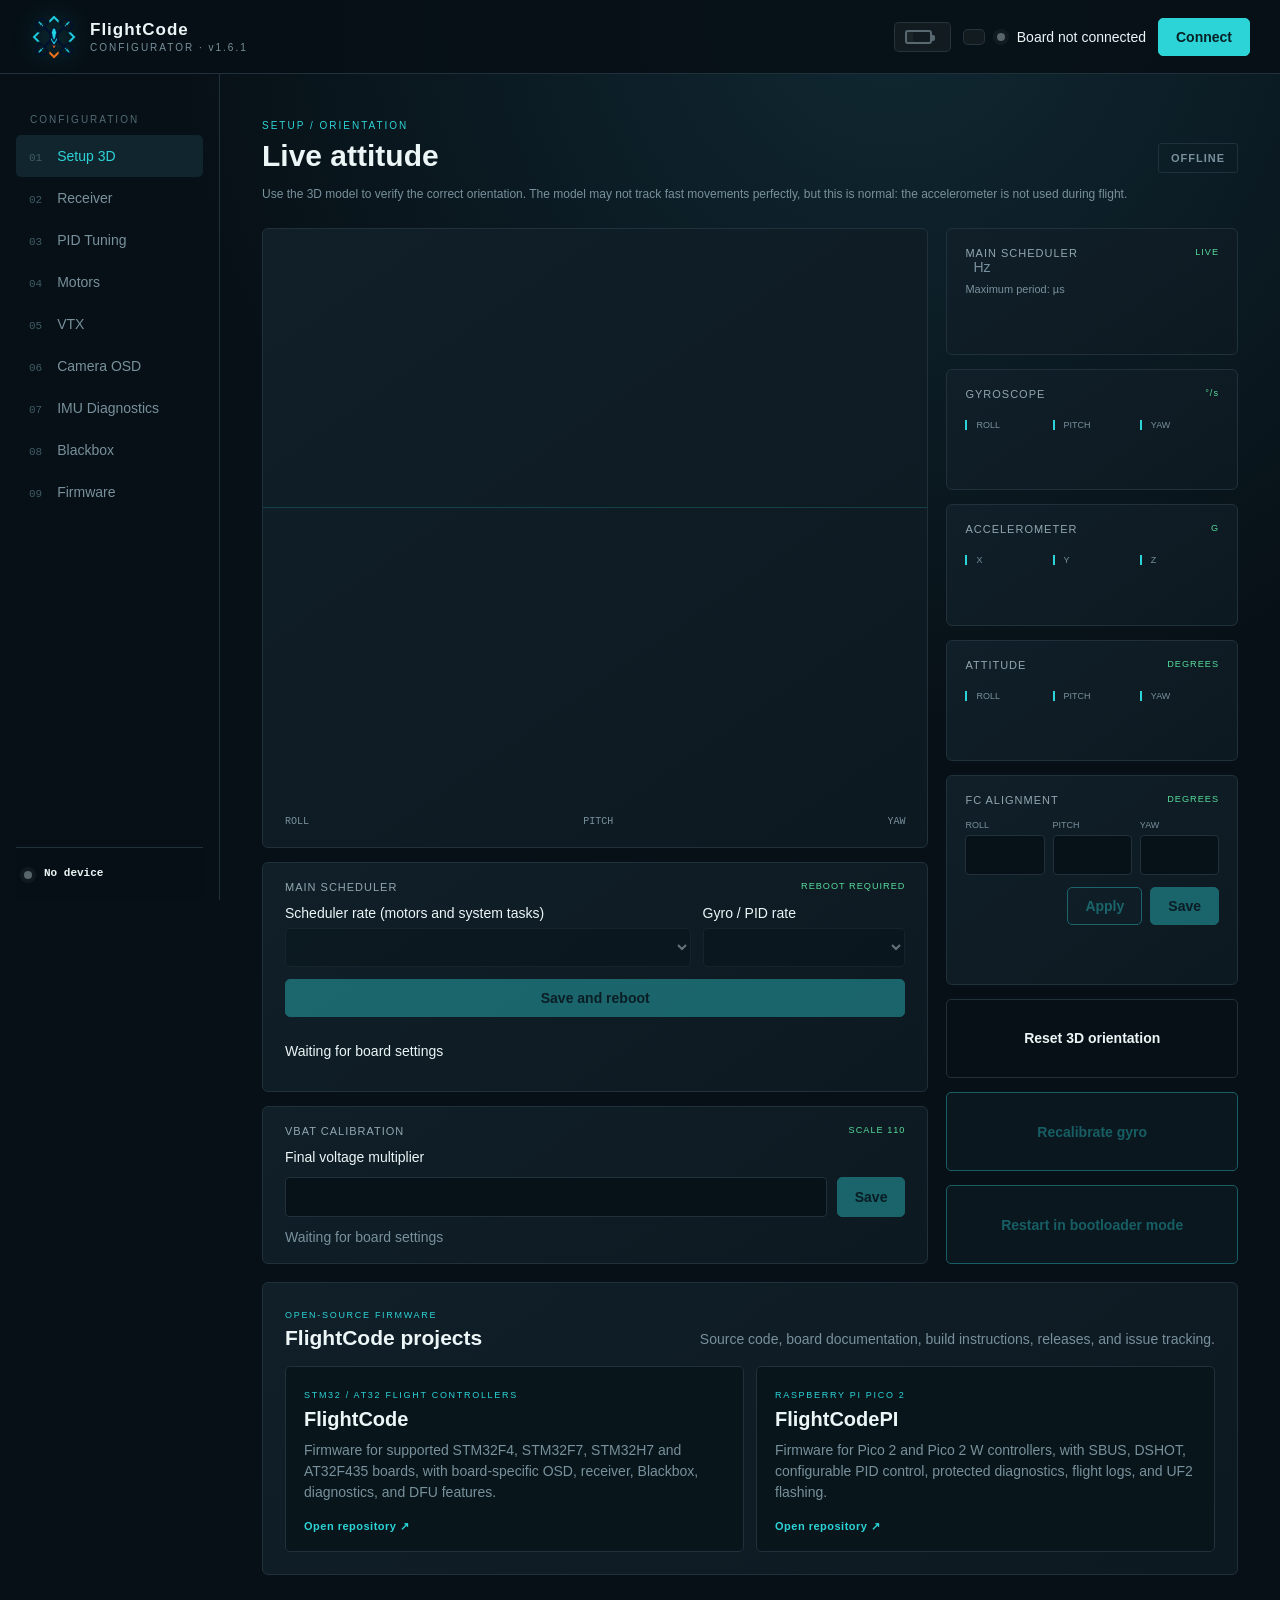
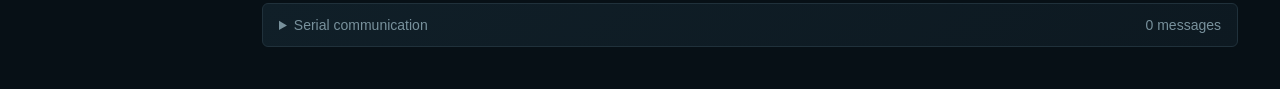
==== commit 62983e16: "Release 1.6.1: add ELRS receiver binding" ====
--- a/android/app/src/main/assets/configurator/index.html
+++ b/android/app/src/main/assets/configurator/index.html
@@ -4,7 +4,7 @@
   <meta charset="UTF-8">
   <meta name="viewport" content="width=device-width,initial-scale=1">
   <meta name="theme-color" content="#071016">
-  <title>FlightCode Configurator 1.6.0</title>
+  <title>FlightCode Configurator 1.6.1</title>
   <link rel="stylesheet" href="styles.css?v=20261004-orientation-note">
   <link rel="stylesheet" href="model.css?v=20260819-2">
   <link rel="stylesheet" href="blackbox.css?v=20260819-2">
@@ -14,7 +14,7 @@
   <header class="topbar">
     <div class="brand">
       <img class="brand-logo" src="assets/flightcode-logo.png" alt="FlightCode logo">
-      <div><b>FlightCode</b><small>CONFIGURATOR · v1.6.0</small></div>
+      <div><b>FlightCode</b><small>CONFIGURATOR · v1.6.1</small></div>
     </div>
     <div class="connection"><div id="batteryStatus" class="battery-status disabled" title="Battery voltage not available"><span class="battery-icon"><i id="batteryFill"></i></span><b id="batteryVoltage">— V</b></div><div id="batteryCurrentStatus" class="current-status disabled" title="Board not connected"><b id="batteryCurrent">— A</b></div><i id="connectionDot"></i><span id="connectionText">Board not connected</span>
       <button id="connectButton" class="button primary">Connect</button></div>
@@ -95,6 +95,7 @@
           <div class="receiver-order"><label for="receiverSerialPort"><small>SERIAL PORT</small>Receiver UART</label><select id="receiverSerialPort" data-receiver-config disabled><option value="UART1">UART1</option></select></div>
           <div class="receiver-order"><label for="receiverChannelOrder"><small>CHANNEL MAP</small>First four channels</label><select id="receiverChannelOrder" data-receiver-config disabled><option>TAER1234</option><option>AETR1234</option></select></div>
           <div id="receiverModes" class="receiver-modes"></div>
+          <div id="receiverBindRow" class="receiver-actions" hidden><span id="receiverBindState">Requires ELRS 3.4+ and FC TX connected to receiver RX. Then select Bind on your radio.</span><button id="bindReceiverButton" class="button secondary" disabled>Bind receiver</button></div>
           <div class="receiver-actions"><span id="receiverConfigState">Waiting for board settings</span><button id="applyReceiverConfigButton" class="button secondary" disabled>Apply</button><button id="saveReceiverConfigButton" class="button primary" disabled>Save</button></div>
         </article>
         <article id="sbusDiagnostics" class="sbus-diagnostics waiting">
--- a/android/app/src/main/assets/configurator/styles.css
+++ b/android/app/src/main/assets/configurator/styles.css
@@ -128,3 +128,5 @@
 @media(max-width:550px){.topbar{height:auto;min-height:74px;flex-wrap:wrap;padding-block:10px}.connection{margin-left:auto}.current-status{padding:6px 8px}}
 
 #setupView>.heading{margin-bottom:12px}.orientation-note{margin:0 0 24px;color:var(--muted);font-size:12px;line-height:1.6}
+
+#receiverBindRow[hidden]{display:none}
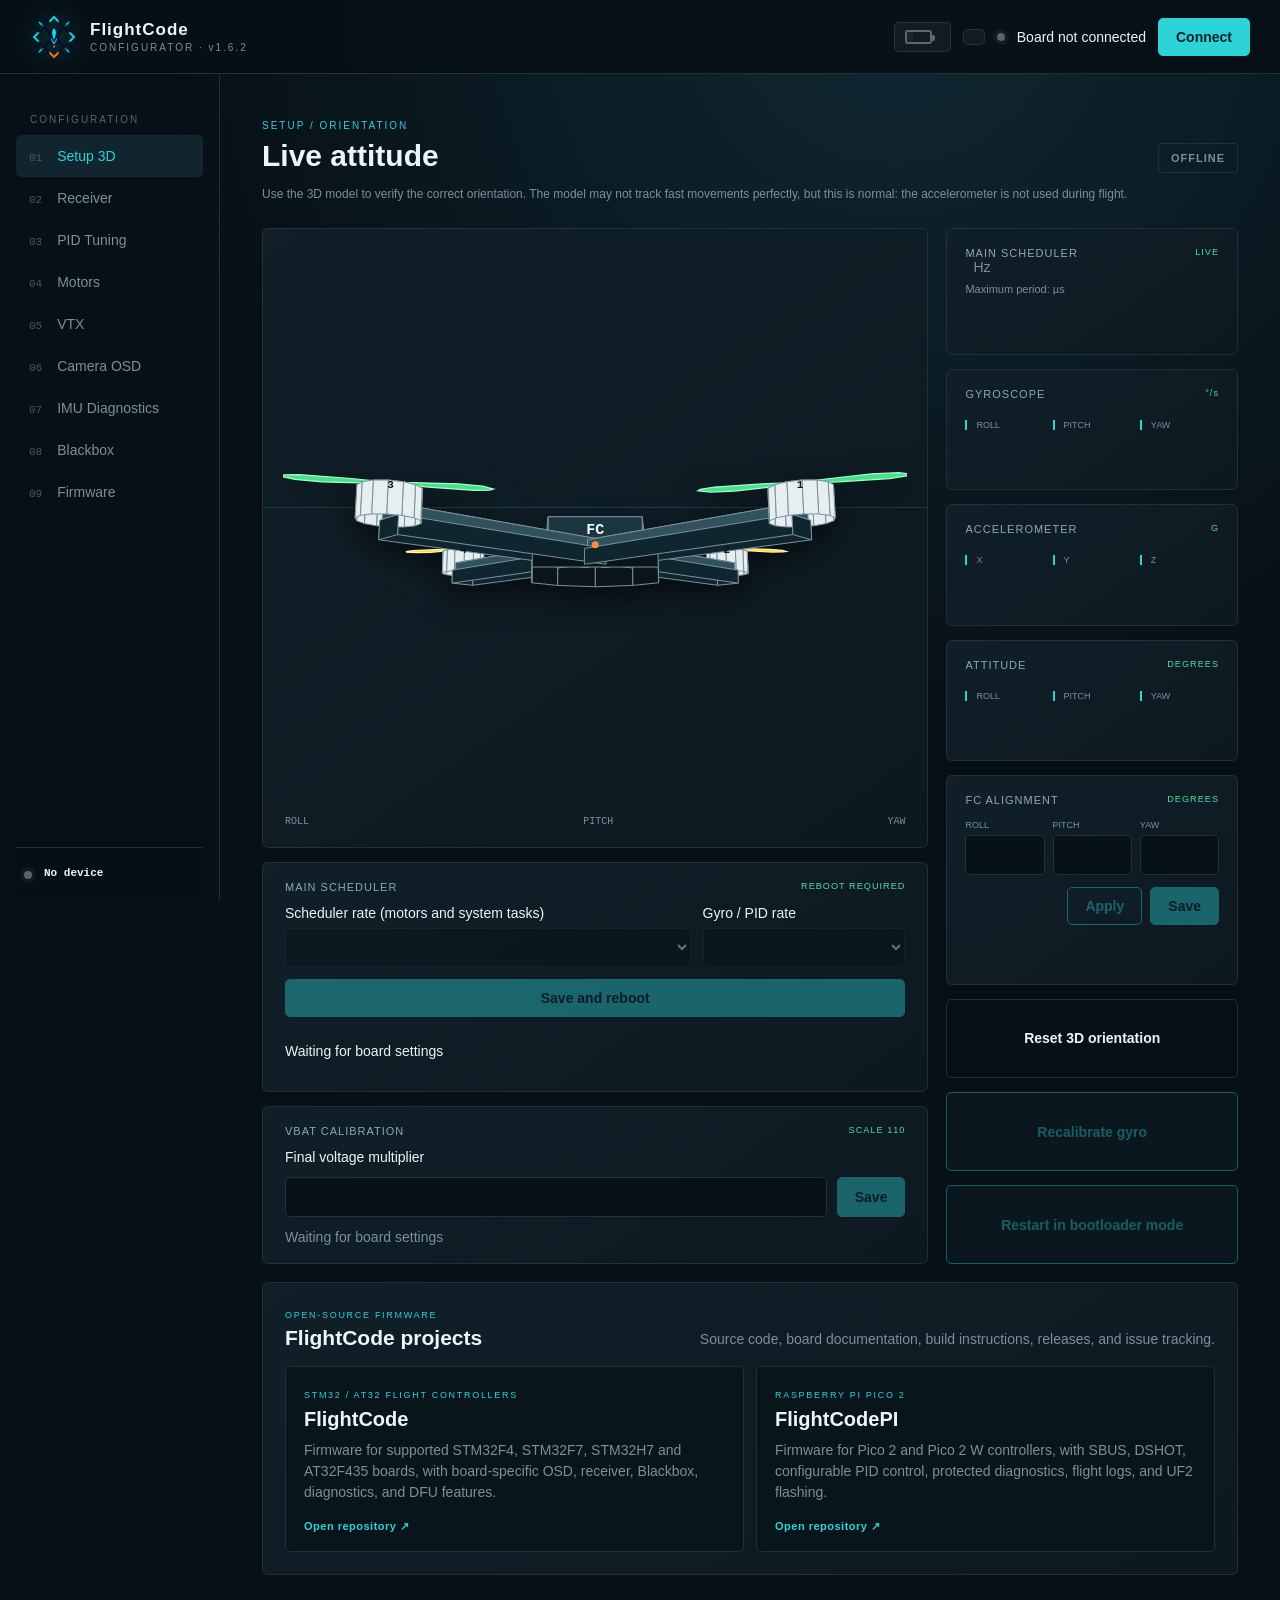
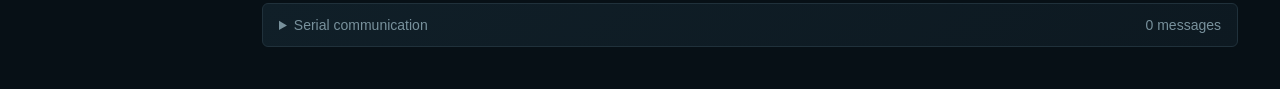
==== commit 72f9f63e: "Release v1.6.2" ====
--- a/android/app/src/main/assets/configurator/index.html
+++ b/android/app/src/main/assets/configurator/index.html
@@ -4,7 +4,7 @@
   <meta charset="UTF-8">
   <meta name="viewport" content="width=device-width,initial-scale=1">
   <meta name="theme-color" content="#071016">
-  <title>FlightCode Configurator 1.6.1</title>
+  <title>FlightCode Configurator 1.6.2</title>
   <link rel="stylesheet" href="styles.css?v=20261004-orientation-note">
   <link rel="stylesheet" href="model.css?v=20260819-2">
   <link rel="stylesheet" href="blackbox.css?v=20260819-2">
@@ -14,7 +14,7 @@
   <header class="topbar">
     <div class="brand">
       <img class="brand-logo" src="assets/flightcode-logo.png" alt="FlightCode logo">
-      <div><b>FlightCode</b><small>CONFIGURATOR · v1.6.1</small></div>
+      <div><b>FlightCode</b><small>CONFIGURATOR · v1.6.2</small></div>
     </div>
     <div class="connection"><div id="batteryStatus" class="battery-status disabled" title="Battery voltage not available"><span class="battery-icon"><i id="batteryFill"></i></span><b id="batteryVoltage">— V</b></div><div id="batteryCurrentStatus" class="current-status disabled" title="Board not connected"><b id="batteryCurrent">— A</b></div><i id="connectionDot"></i><span id="connectionText">Board not connected</span>
       <button id="connectButton" class="button primary">Connect</button></div>
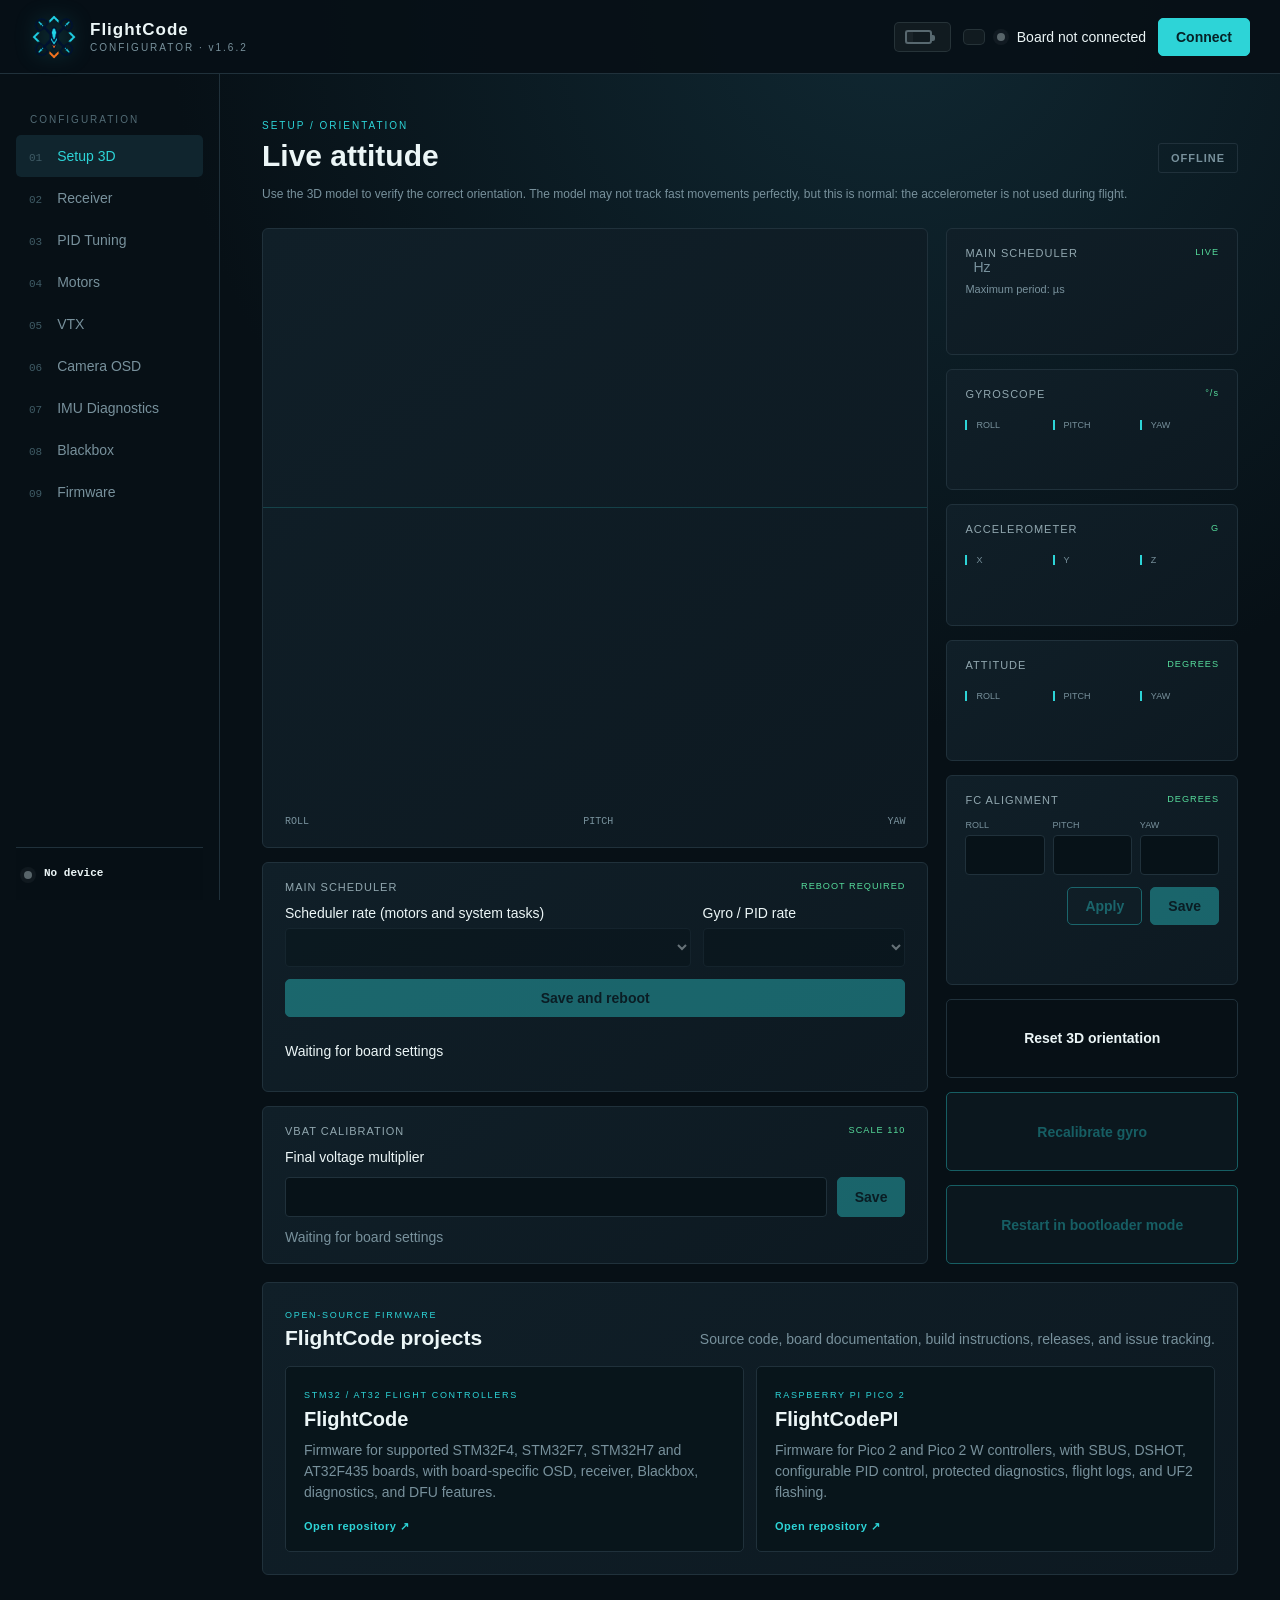
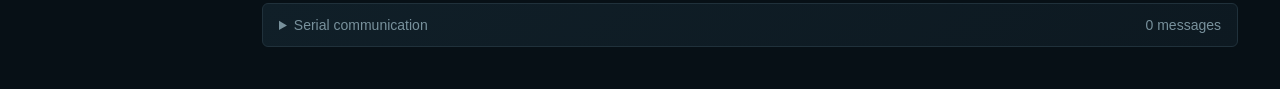
==== commit a70f6fa7: "Add complete configuration backup and verified restore with automatic reboot" ====
--- a/android/app/src/main/assets/configurator/index.html
+++ b/android/app/src/main/assets/configurator/index.html
@@ -5,7 +5,7 @@
   <meta name="viewport" content="width=device-width,initial-scale=1">
   <meta name="theme-color" content="#071016">
   <title>FlightCode Configurator 1.6.2</title>
-  <link rel="stylesheet" href="styles.css?v=20261004-orientation-note">
+  <link rel="stylesheet" href="styles.css?v=20261018-settings-backup">
   <link rel="stylesheet" href="model.css?v=20260819-2">
   <link rel="stylesheet" href="blackbox.css?v=20260819-2">
   <link rel="stylesheet" href="firmware-flasher.css?v=20260819-2">
@@ -362,6 +362,11 @@
       </section>
       <section id="firmwareView" class="view">
         <header class="heading"><div><small id="firmwareModeLabel">MAINTENANCE / FIRMWARE</small><h1>Firmware flasher</h1></div><b id="firmwareDfuState" class="badge">WAITING</b></header>
+      <article class="configuration-backup card" aria-label="Configuration backup">
+        <div><strong>Configuration backup</strong><p id="configurationBackupState" role="status" aria-live="polite">Connect a board to save or load its settings</p><small>All board settings · restore after reinstalling FlightCode or FlightCodePI on the same board.</small></div>
+        <div class="configuration-backup-actions"><button id="backupConfigurationButton" class="button secondary" disabled>Save backup</button><button id="restoreConfigurationButton" class="button ghost" disabled>Load backup</button></div>
+        <input id="configurationBackupFile" type="file" accept=".json,application/json" hidden>
+      </article>
         <article id="firmwareWarning" class="firmware-warning">
           <strong id="firmwareWarningTitle">STM32 / AT32 FLIGHT CONTROLLERS AND RASPBERRY PI PICO</strong>
           <p id="firmwareWarningText">The configurator selects the correct flashing protocol from the connected board.</p>
@@ -406,6 +411,7 @@
   <script src="android-usb-serial.js?v=20260824-1"></script>
 <script src="firmware-flasher.js?v=20261004-foxeer-mini"></script>
   <script src="pico-flasher.js"></script>
-  <script src="app.js?v=20261004-hdzero-control"></script>
+  <script src="configuration-backup.js?v=20261018-2"></script>
+  <script src="app.js?v=20261018-settings-backup-3"></script>
 </body>
 </html>
--- a/android/app/src/main/assets/configurator/styles.css
+++ b/android/app/src/main/assets/configurator/styles.css
@@ -130,3 +130,7 @@
 #setupView>.heading{margin-bottom:12px}.orientation-note{margin:0 0 24px;color:var(--muted);font-size:12px;line-height:1.6}
 
 #receiverBindRow[hidden]{display:none}
+
+.configuration-backup{display:flex;align-items:center;justify-content:space-between;gap:18px;padding:16px 20px;margin-bottom:24px;border:1px solid var(--line);border-radius:6px;background:var(--panel)}
+.configuration-backup strong{font-size:14px}.configuration-backup p{margin:7px 0;color:var(--muted);font-size:12px}.configuration-backup small{color:var(--muted);font-size:11px}.configuration-backup-actions{display:flex;gap:8px;flex-shrink:0}
+@media(max-width:700px){.configuration-backup{align-items:stretch;flex-direction:column;padding:16px}.configuration-backup-actions .button{flex:1;min-height:44px}}
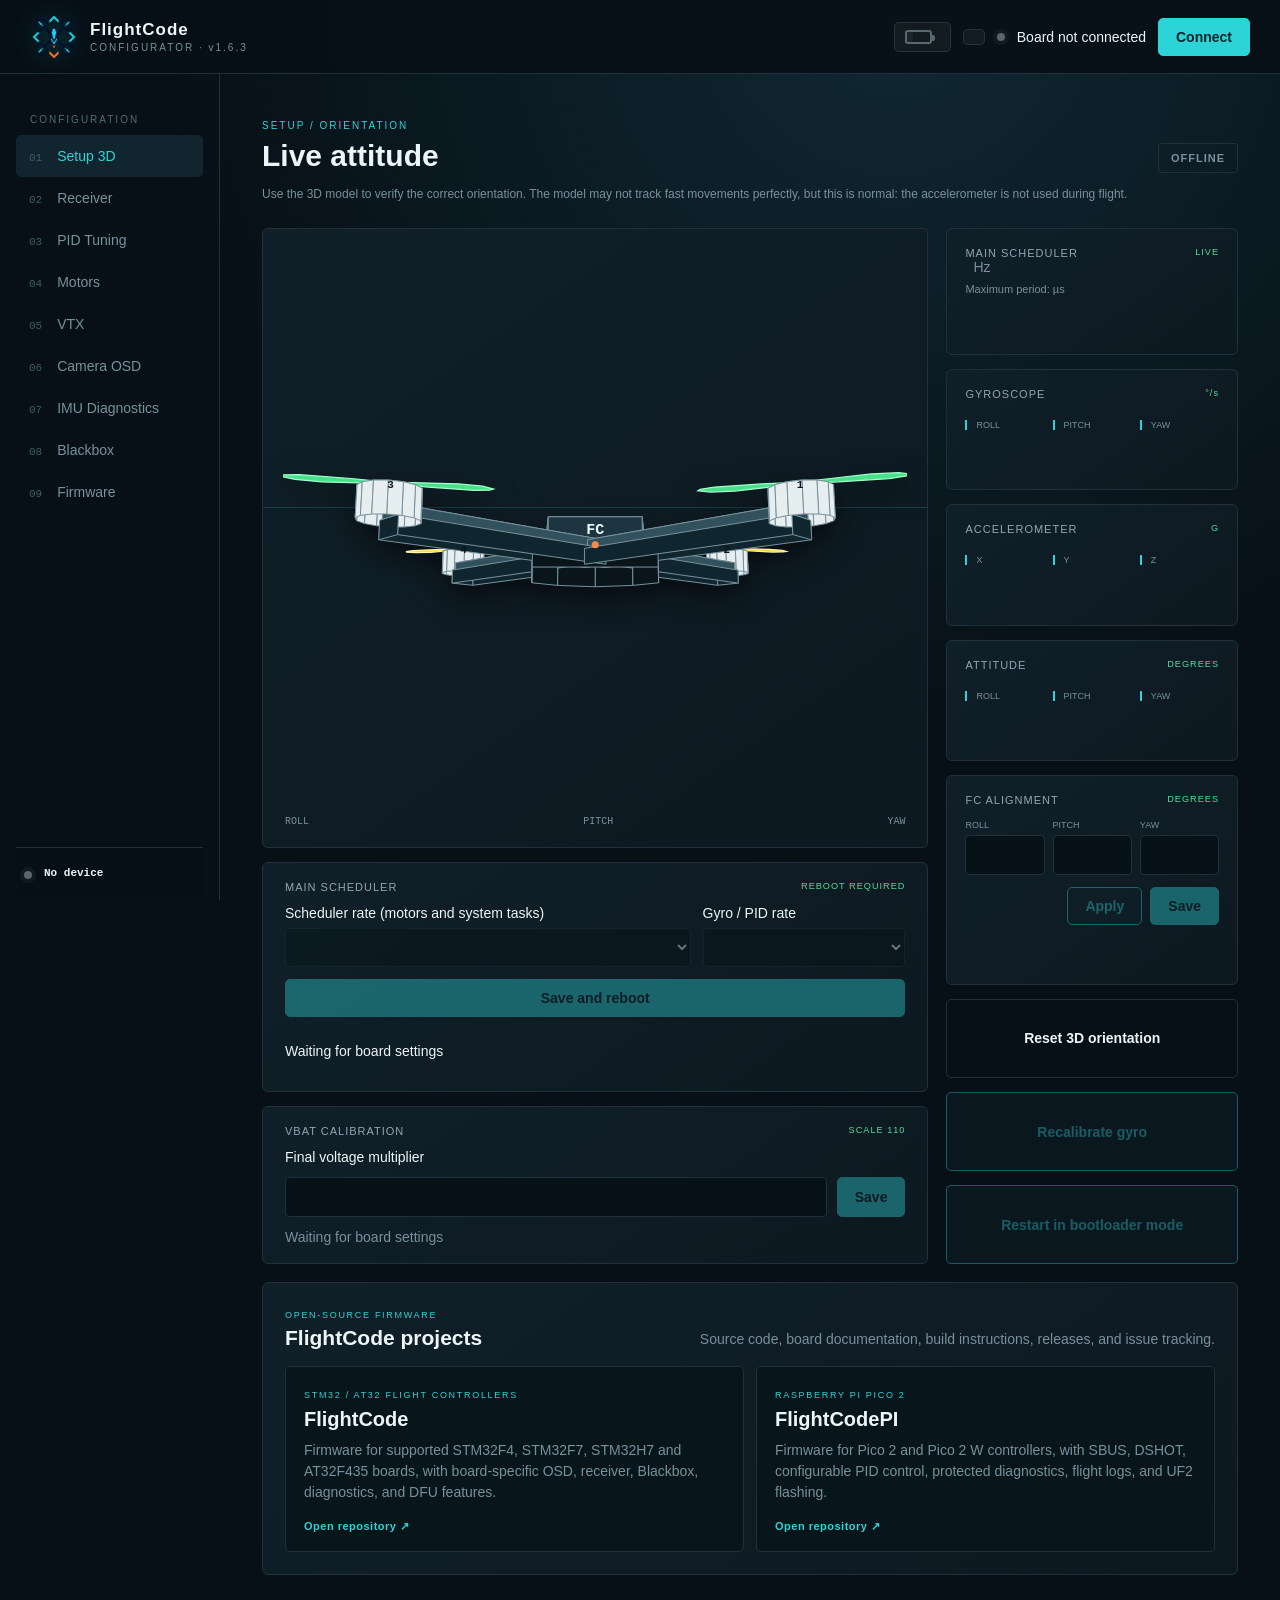
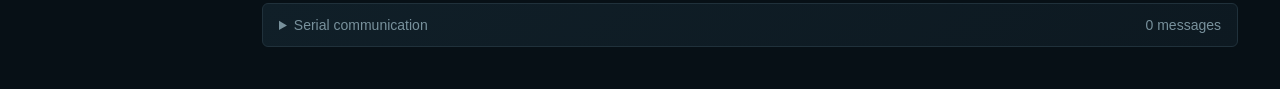
==== commit 420a46cd: "Prepare v1.6.3 release" ====
--- a/android/app/src/main/assets/configurator/index.html
+++ b/android/app/src/main/assets/configurator/index.html
@@ -4,7 +4,7 @@
   <meta charset="UTF-8">
   <meta name="viewport" content="width=device-width,initial-scale=1">
   <meta name="theme-color" content="#071016">
-  <title>FlightCode Configurator 1.6.2</title>
+  <title>FlightCode Configurator 1.6.3</title>
   <link rel="stylesheet" href="styles.css?v=20261018-settings-backup">
   <link rel="stylesheet" href="model.css?v=20260819-2">
   <link rel="stylesheet" href="blackbox.css?v=20260819-2">
@@ -14,7 +14,7 @@
   <header class="topbar">
     <div class="brand">
       <img class="brand-logo" src="assets/flightcode-logo.png" alt="FlightCode logo">
-      <div><b>FlightCode</b><small>CONFIGURATOR · v1.6.2</small></div>
+      <div><b>FlightCode</b><small>CONFIGURATOR · v1.6.3</small></div>
     </div>
     <div class="connection"><div id="batteryStatus" class="battery-status disabled" title="Battery voltage not available"><span class="battery-icon"><i id="batteryFill"></i></span><b id="batteryVoltage">— V</b></div><div id="batteryCurrentStatus" class="current-status disabled" title="Board not connected"><b id="batteryCurrent">— A</b></div><i id="connectionDot"></i><span id="connectionText">Board not connected</span>
       <button id="connectButton" class="button primary">Connect</button></div>
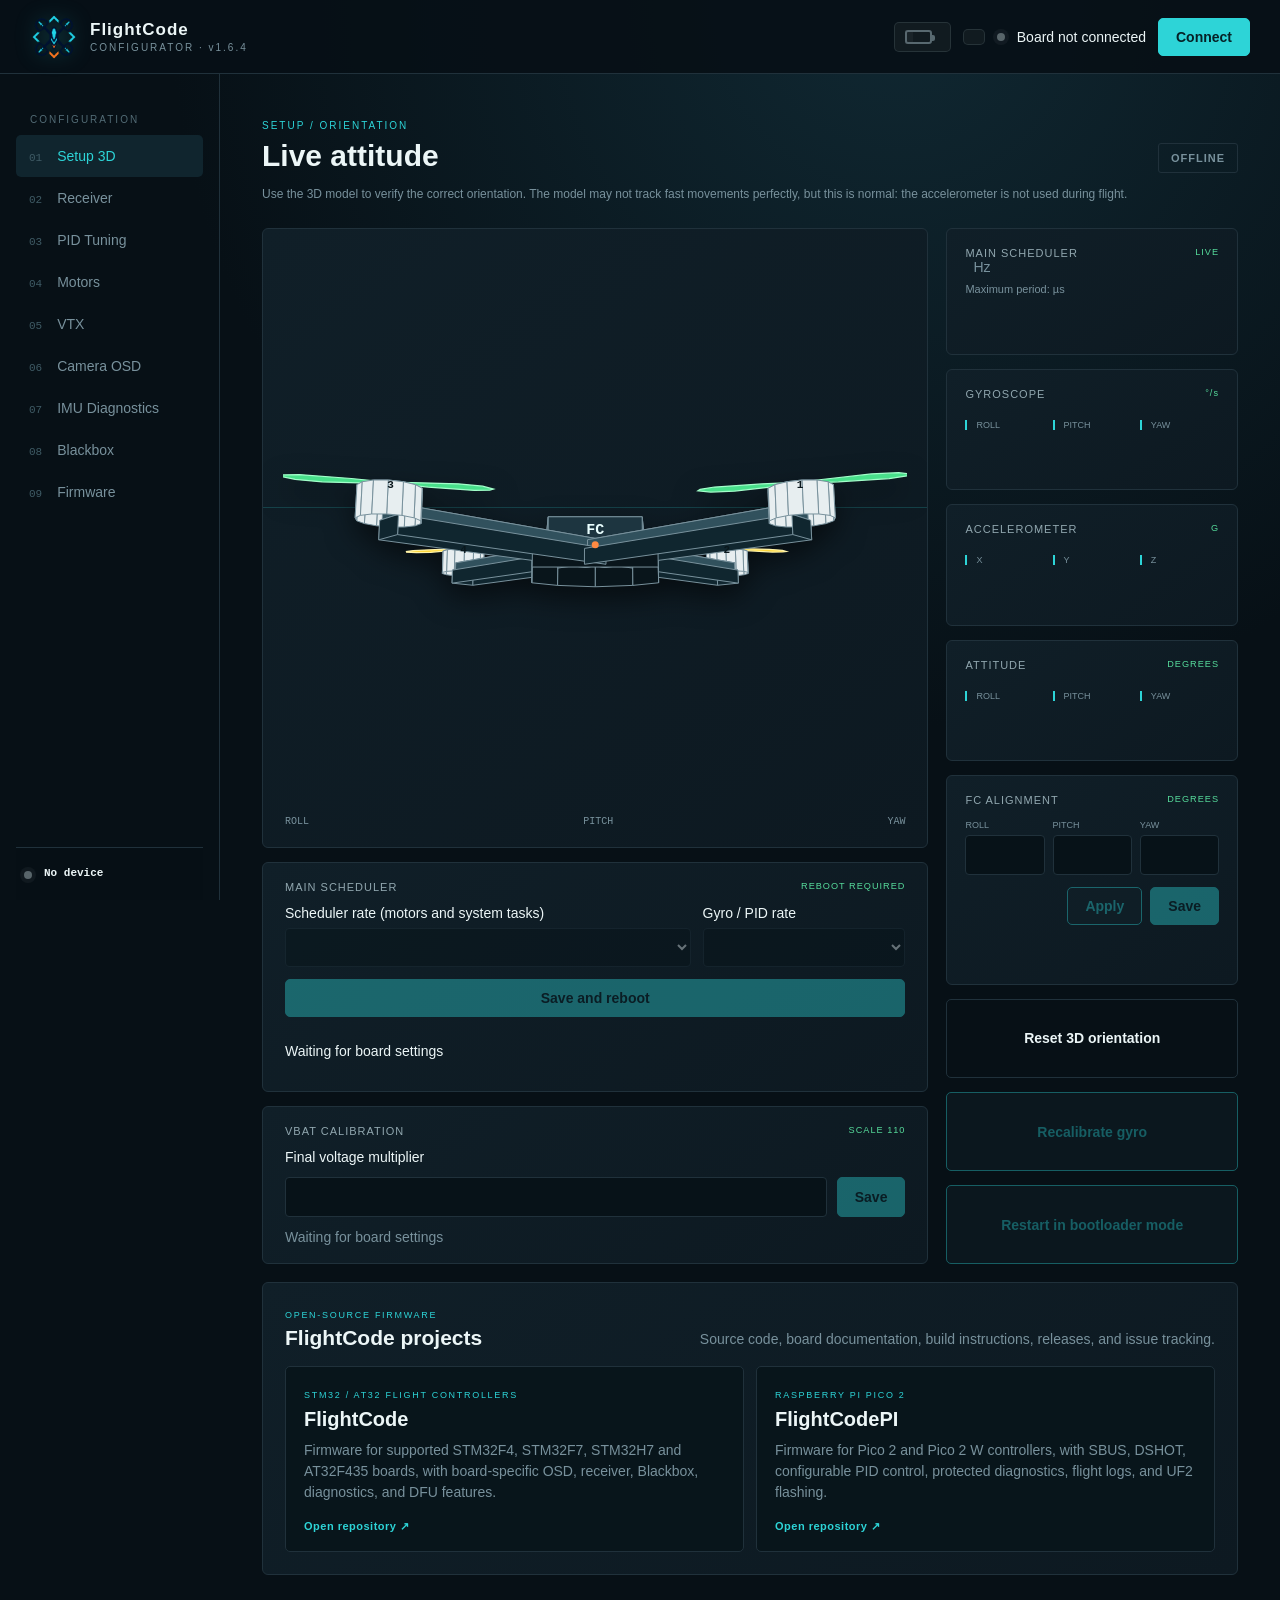
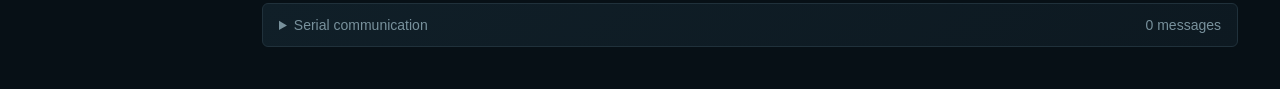
==== commit c10f30ec: "Support selectable Pico serial ports and set development version 1.6.4" ====
--- a/android/app/src/main/assets/configurator/index.html
+++ b/android/app/src/main/assets/configurator/index.html
@@ -4,7 +4,7 @@
   <meta charset="UTF-8">
   <meta name="viewport" content="width=device-width,initial-scale=1">
   <meta name="theme-color" content="#071016">
-  <title>FlightCode Configurator 1.6.3</title>
+  <title>FlightCode Configurator 1.6.4</title>
   <link rel="stylesheet" href="styles.css?v=20261018-settings-backup">
   <link rel="stylesheet" href="model.css?v=20260819-2">
   <link rel="stylesheet" href="blackbox.css?v=20260819-2">
@@ -14,7 +14,7 @@
   <header class="topbar">
     <div class="brand">
       <img class="brand-logo" src="assets/flightcode-logo.png" alt="FlightCode logo">
-      <div><b>FlightCode</b><small>CONFIGURATOR · v1.6.3</small></div>
+      <div><b>FlightCode</b><small>CONFIGURATOR · v1.6.4</small></div>
     </div>
     <div class="connection"><div id="batteryStatus" class="battery-status disabled" title="Battery voltage not available"><span class="battery-icon"><i id="batteryFill"></i></span><b id="batteryVoltage">— V</b></div><div id="batteryCurrentStatus" class="current-status disabled" title="Board not connected"><b id="batteryCurrent">— A</b></div><i id="connectionDot"></i><span id="connectionText">Board not connected</span>
       <button id="connectButton" class="button primary">Connect</button></div>
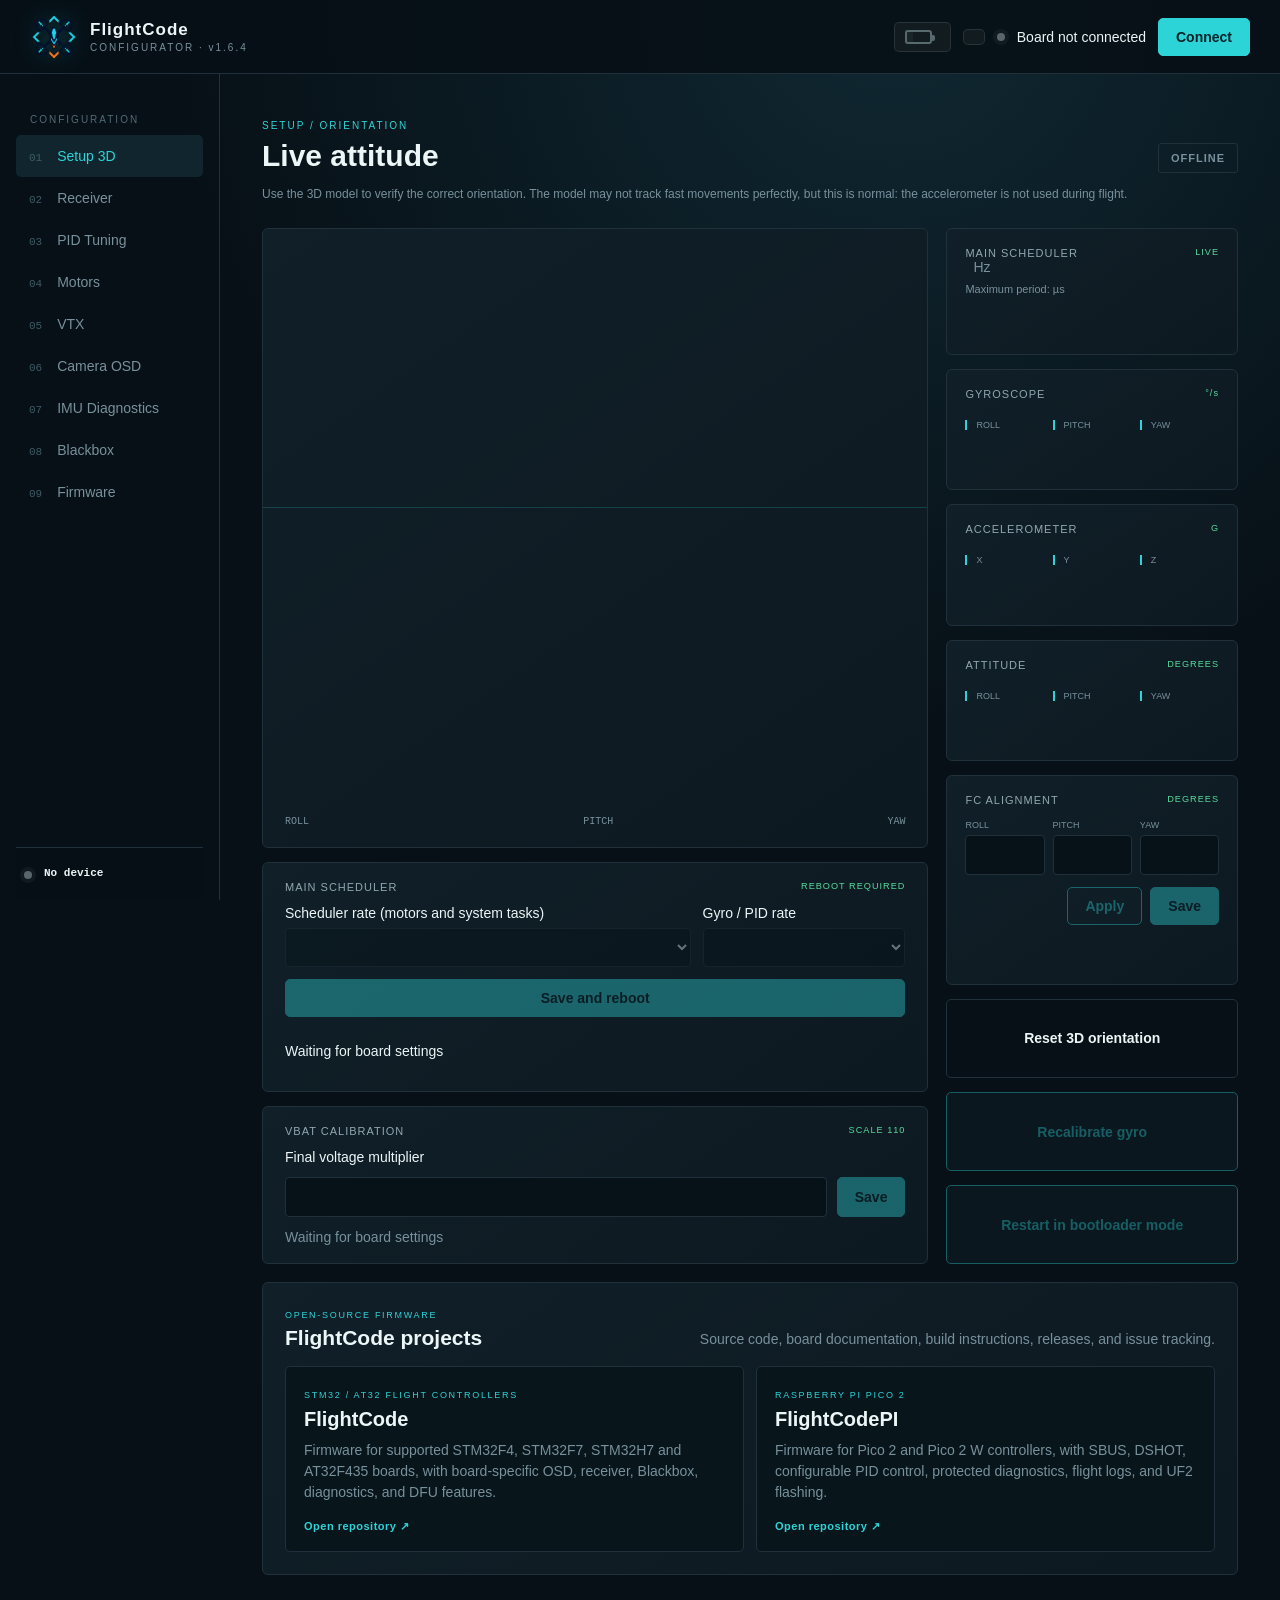
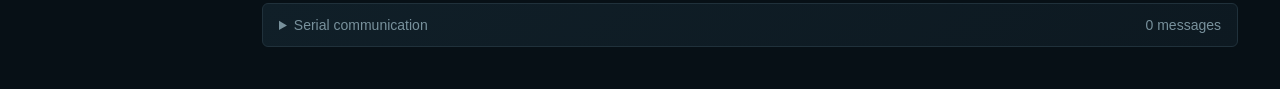
==== commit 1fd8dc87: "Use finer increments for D-term filter and dynamic D boost" ====
--- a/android/app/src/main/assets/configurator/index.html
+++ b/android/app/src/main/assets/configurator/index.html
@@ -167,8 +167,8 @@
             <p>Lower frequencies reduce vibration reaching the controller. Dynamic D adds only the selected maximum boost during fast rotations or propwash.</p></header>
           <div class="rates-fields filter-fields">
             <label>Gyro low-pass <span>Hz</span><input id="gyroLpfHz" data-filter type="number" min="50" max="250" step="1" value="100" disabled></label>
-            <label>D-term low-pass <span>Hz</span><input id="dtermLpfHz" data-filter type="number" min="20" max="200" step="5" value="60" disabled></label>
-            <label>Dynamic D boost <span>% max · 0 = disabled</span><input id="dynamicDBoost" data-filter type="number" min="0" max="50" step="0.5" value="12.5" disabled></label>
+            <label>D-term low-pass <span>Hz</span><input id="dtermLpfHz" data-filter type="number" min="20" max="200" step="1" value="60" disabled></label>
+            <label>Dynamic D boost <span>% max · 0 = disabled</span><input id="dynamicDBoost" data-filter type="number" min="0" max="50" step="0.1" value="12.5" disabled></label>
           </div>
         </article>
         <div class="actions"><button id="resetButton" class="button ghost" disabled>Restore defaults</button><div>
@@ -373,7 +373,7 @@
         </article>
         <article class="firmware-card">
           <div class="firmware-fields">
-            <label><small>TARGET BOARD</small><select id="firmwareTarget"><option value="">Select board…</option><option value="MAMBAF411">Mamba F411</option><option value="CLRACINGF4">CLRacing F4</option><option value="FLYWOOF405NANO">Flywoo GN405 Nano V3</option><option value="FLYWOOF405NANO_ANALOG">Flywoo GN405 Nano Analog</option><option value="SEQUREH7V2">SEQURE H743 V2</option><option value="FOXEERF722V4">Foxeer F722 V4 (ICM / MPU6000)</option><option value="FOXEERH743">Foxeer H743 / H7 Mini MPU6000</option><option value="HUMMINGBIRD_200RS">NewBeeDrone Hummingbird 200 RaceSpec</option><option value="PICO2_W">Raspberry Pi Pico 2 W</option></select></label>
+            <label><small>TARGET BOARD</small><select id="firmwareTarget"><option value="">Select board…</option><option value="MAMBAF411">Mamba F411</option><option value="CLRACINGF4">CLRacing F4</option><option value="FLYWOOF405NANO">Flywoo GN405 Nano V3</option><option value="FLYWOOF405NANO_ANALOG">Flywoo GN405 Nano Analog</option><option value="SEQUREH7V2">SEQURE H743 V2</option><option value="FOXEERF722V4">Foxeer F722 V4 (ICM / MPU6000)</option><option value="FOXEERH743">Foxeer H743 / H7 Mini MPU6000</option><option value="HUMMINGBIRD_200RS">NewBeeDrone Hummingbird 200 RaceSpec</option><option value="PICO2_W">Raspberry PI PICO 2</option></select></label>
             <label><small id="firmwareFileTypeLabel">LOCAL FIRMWARE</small><input id="firmwareFile" type="file" accept=".hex,.uf2,text/plain,application/octet-stream"></label>
           </div>
           <div class="firmware-file-info">
